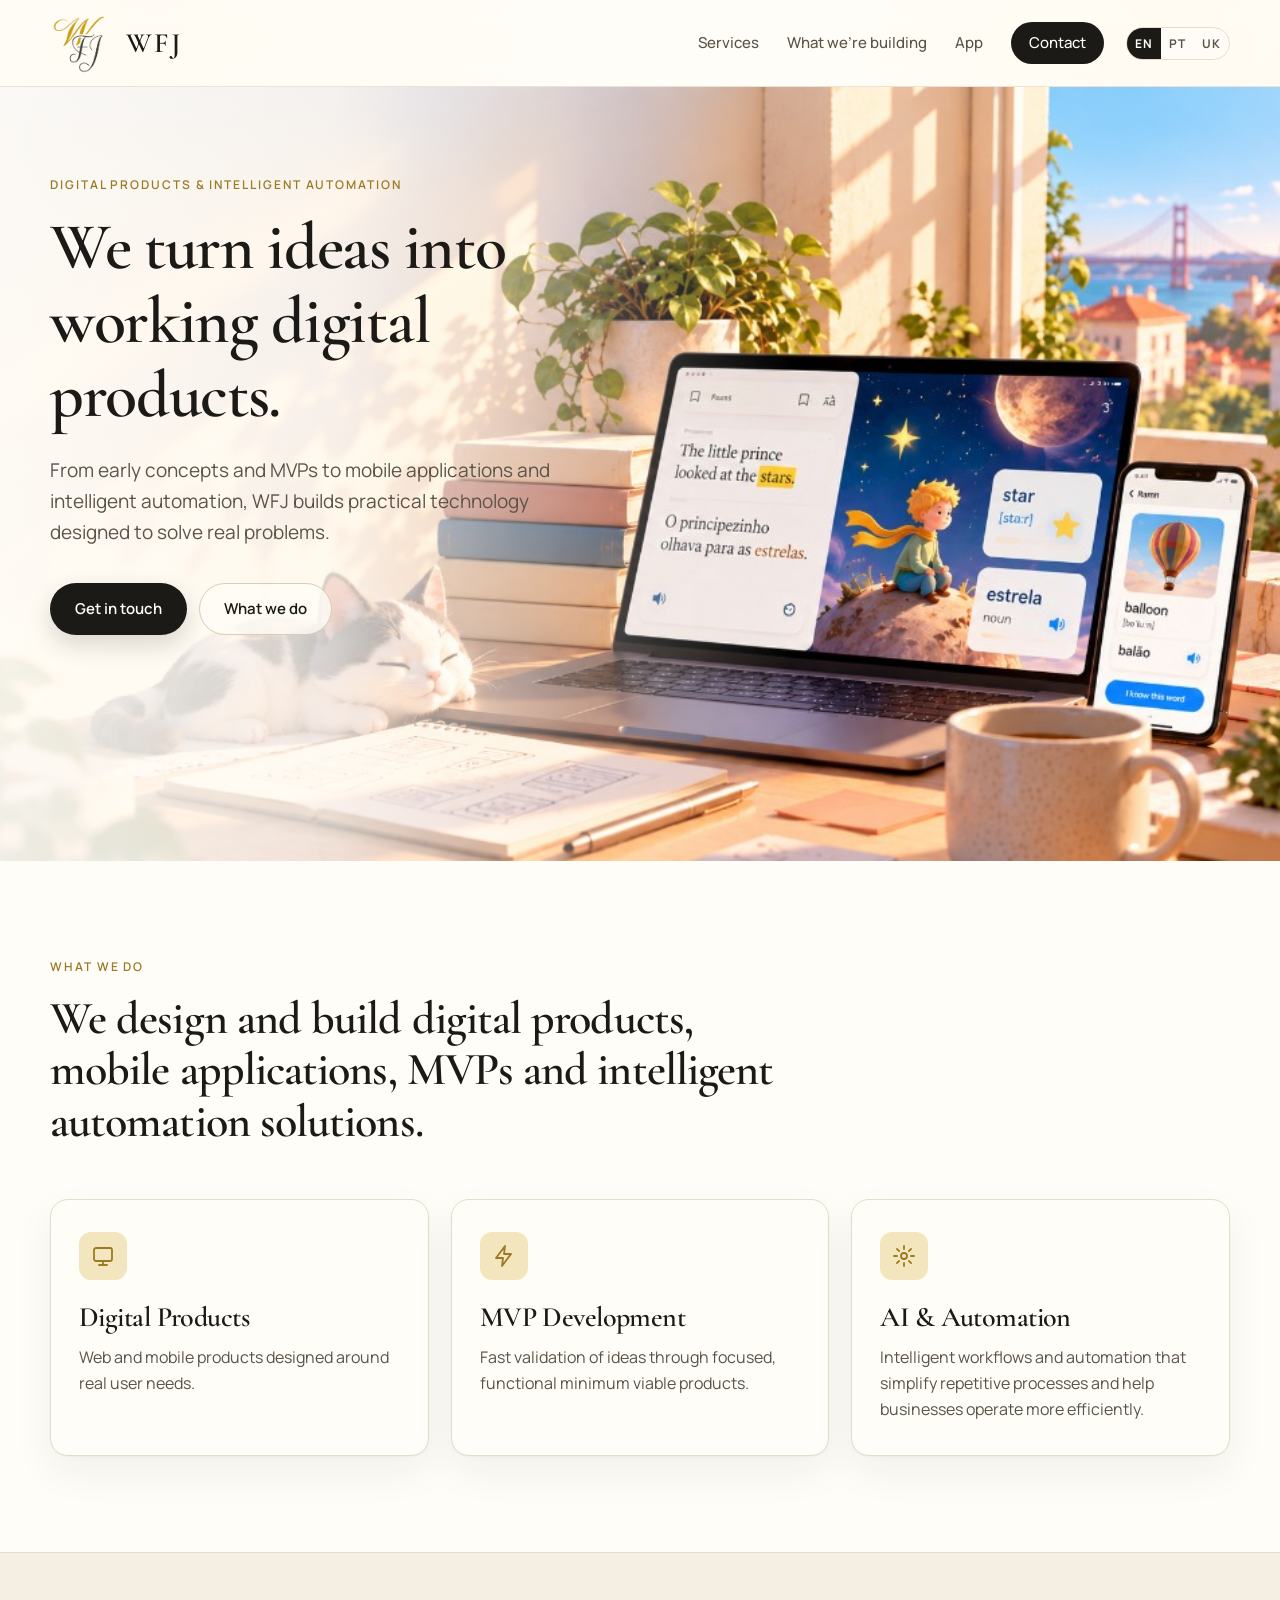
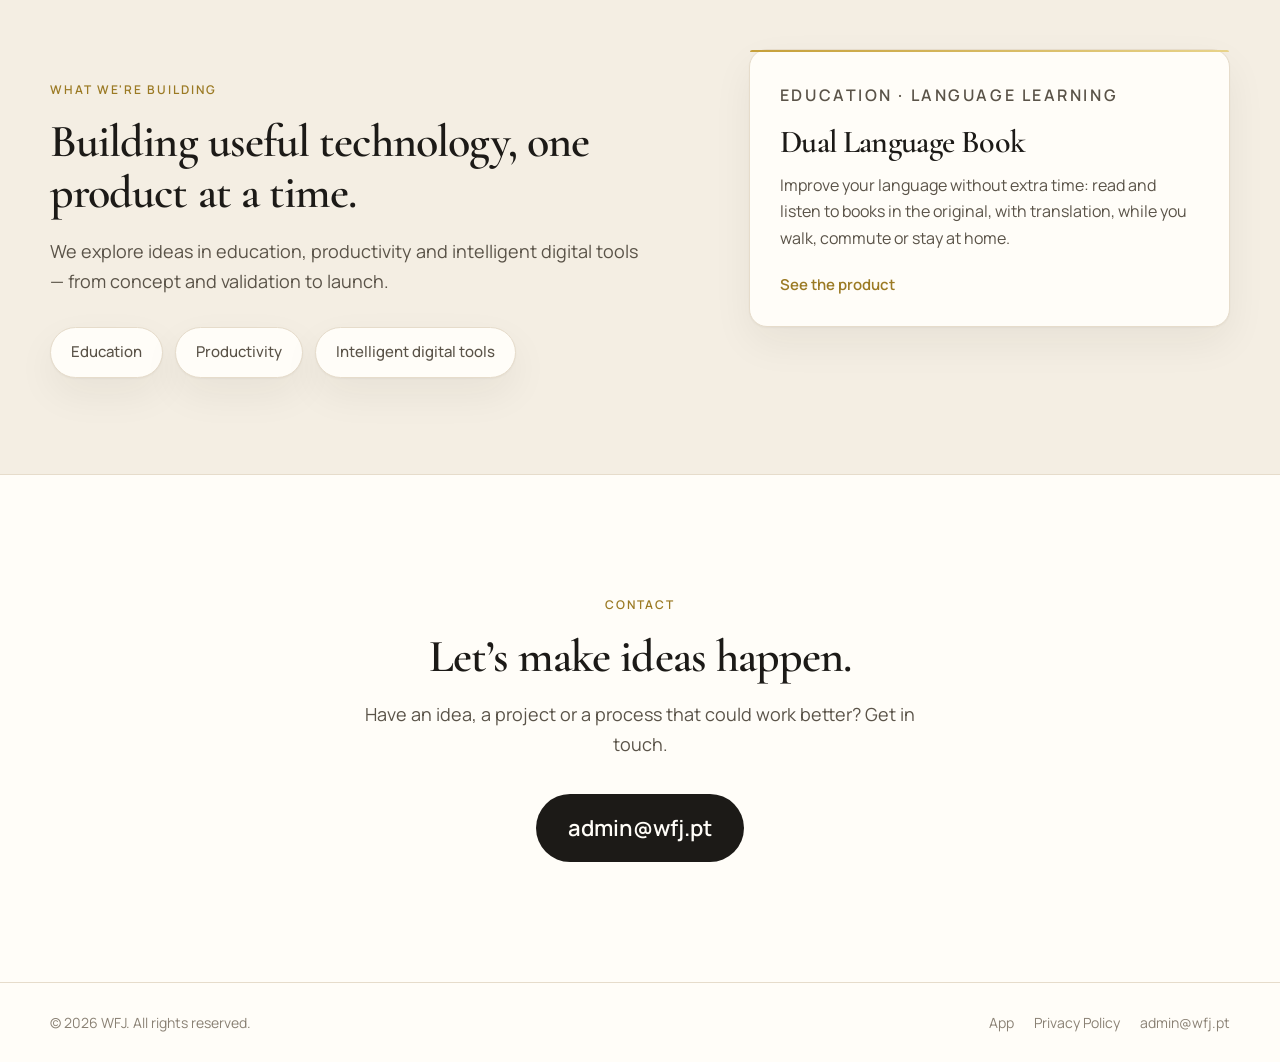
==== index.html @ e2689165 "Rewrite the app page around language practice that costs no extra time." ====
<!DOCTYPE html>
<html lang="en" data-page="home">
<head>
  <meta charset="UTF-8">
  <meta name="viewport" content="width=device-width, initial-scale=1.0">
  <title>WFJ — Digital Products &amp; Intelligent Automation</title>
  <meta name="description" content="WFJ designs and builds digital products, mobile applications, MVPs and intelligent automation solutions.">
  <meta name="theme-color" content="#f7f1e6">

  <meta property="og:type" content="website">
  <meta property="og:title" content="WFJ — Digital Products &amp; Intelligent Automation">
  <meta property="og:description" content="We design and build digital products, mobile applications, MVPs and intelligent automation solutions.">
  <meta property="og:site_name" content="WFJ">
  <meta property="og:image" content="assets/hero.jpg">

  <link rel="icon" type="image/png" href="assets/logo.png">
  <link rel="preconnect" href="https://fonts.googleapis.com">
  <link rel="preconnect" href="https://fonts.gstatic.com" crossorigin>
  <link href="https://fonts.googleapis.com/css2?family=Cormorant+Garamond:wght@500;600;700&family=Manrope:wght@400;500;600;700&display=swap" rel="stylesheet">
  <link rel="stylesheet" href="styles.css">
</head>
<body>

  <header class="site-header">
    <div class="container header-inner">
      <a href="#top" class="brand" data-i18n-aria="a11y.home">
        <img src="assets/logo.png" alt="" class="brand-mark">
        <span class="brand-name">WFJ</span>
      </a>

      <div class="header-tools">
        <nav class="site-nav" data-i18n-aria="a11y.nav">
          <a href="#services" data-i18n="nav.services">Services</a>
          <a href="#building" data-i18n="nav.building">What we're building</a>
          <a href="app.html" class="nav-keep" data-i18n="nav.app">App</a>
          <a href="#contact" class="nav-cta" data-i18n="nav.contact">Contact</a>
        </nav>
        <div class="lang-switch" role="group" data-i18n-aria="a11y.language">
          <button type="button" data-set-lang="en" aria-pressed="true">EN</button>
          <button type="button" data-set-lang="pt" aria-pressed="false">PT</button>
          <button type="button" data-set-lang="uk" aria-pressed="false">UK</button>
        </div>
      </div>
    </div>
  </header>

  <main id="top">

    <section class="hero">
      <div class="hero-scene">
        <img
          class="hero-image"
          src="assets/hero.jpg"
          data-i18n-alt="a11y.heroAlt"
          alt="A quiet workspace with a laptop and phone showing a bilingual reading experience."
          width="1600"
          height="900"
        >
        <div class="hero-fade" aria-hidden="true"></div>
        <div class="container hero-inner">
          <div class="hero-copy">
            <p class="eyebrow" data-i18n="hero.eyebrow">Digital Products &amp; Intelligent Automation</p>
            <h1 data-i18n="hero.title">We turn ideas into working digital products.</h1>
            <p class="lead" data-i18n="hero.lead">
              From early concepts and MVPs to mobile applications and intelligent automation,
              WFJ builds practical technology designed to solve real problems.
            </p>
            <div class="hero-actions">
              <a href="#contact" class="btn btn-primary" data-i18n="hero.cta">Get in touch</a>
              <a href="#services" class="btn btn-ghost" data-i18n="hero.secondary">What we do</a>
            </div>
          </div>
        </div>
      </div>
    </section>

    <section id="services" class="section">
      <div class="container">
        <div class="section-head">
          <p class="eyebrow" data-i18n="services.eyebrow">What we do</p>
          <h2 data-i18n="services.title">We design and build digital products, mobile applications, MVPs and intelligent automation solutions.</h2>
        </div>

        <div class="cards">
          <article class="card">
            <div class="card-icon" aria-hidden="true">
              <svg viewBox="0 0 24 24" width="24" height="24" fill="none" stroke="currentColor" stroke-width="1.8" stroke-linecap="round" stroke-linejoin="round">
                <rect x="3" y="4" width="18" height="13" rx="2"/>
                <path d="M8 21h8M12 17v4"/>
              </svg>
            </div>
            <h3 data-i18n="services.productsTitle">Digital Products</h3>
            <p data-i18n="services.productsText">Web and mobile products designed around real user needs.</p>
          </article>

          <article class="card">
            <div class="card-icon" aria-hidden="true">
              <svg viewBox="0 0 24 24" width="24" height="24" fill="none" stroke="currentColor" stroke-width="1.8" stroke-linecap="round" stroke-linejoin="round">
                <path d="M13 2L4 14h7l-1 8 9-12h-7l1-8z"/>
              </svg>
            </div>
            <h3 data-i18n="services.mvpTitle">MVP Development</h3>
            <p data-i18n="services.mvpText">Fast validation of ideas through focused, functional minimum viable products.</p>
          </article>

          <article class="card">
            <div class="card-icon" aria-hidden="true">
              <svg viewBox="0 0 24 24" width="24" height="24" fill="none" stroke="currentColor" stroke-width="1.8" stroke-linecap="round" stroke-linejoin="round">
                <circle cx="12" cy="12" r="3"/>
                <path d="M12 2v3M12 19v3M2 12h3M19 12h3M4.9 4.9l2.1 2.1M17 17l2.1 2.1M4.9 19.1L7 17M17 7l2.1-2.1"/>
              </svg>
            </div>
            <h3 data-i18n="services.aiTitle">AI &amp; Automation</h3>
            <p data-i18n="services.aiText">Intelligent workflows and automation that simplify repetitive processes and help businesses operate more efficiently.</p>
          </article>
        </div>
      </div>
    </section>

    <section id="building" class="section section-alt">
      <div class="container">
        <div class="building-inner">
          <div class="building-text">
            <p class="eyebrow" data-i18n="building.eyebrow">What we're building</p>
            <h2 data-i18n="building.title">Building useful technology, one product at a time.</h2>
            <p class="lead" data-i18n="building.lead">
              We explore ideas in education, productivity and intelligent digital tools —
              from concept and validation to launch.
            </p>
          </div>
          <a href="app.html" class="product-teaser">
            <p class="eyebrow" data-i18n="building.productKicker">Education · Language learning</p>
            <h3 data-i18n="building.productName">Dual Language Book</h3>
            <p data-i18n="building.productText">Improve your language without extra time: read and listen to books in the original, with translation, while you walk, commute or stay at home.</p>
            <span class="product-teaser-cta" data-i18n="building.productCta">See the product</span>
          </a>
        </div>
        <ul class="pill-list building-pills" data-i18n-aria="a11y.focus">
          <li data-i18n="building.education">Education</li>
          <li data-i18n="building.productivity">Productivity</li>
          <li data-i18n="building.tools">Intelligent digital tools</li>
        </ul>
      </div>
    </section>

    <section id="contact" class="section contact">
      <div class="container contact-inner">
        <p class="eyebrow" data-i18n="contact.eyebrow">Contact</p>
        <h2 data-i18n="contact.title">Let’s make ideas happen.</h2>
        <p class="lead" data-i18n="contact.lead">Have an idea, a project or a process that could work better? Get in touch.</p>
        <a href="mailto:admin@wfj.pt" class="contact-email">admin@wfj.pt</a>
      </div>
    </section>

  </main>

  <footer class="site-footer">
    <div class="container footer-inner">
      <p data-i18n="footer.copy">&copy; 2026 WFJ. All rights reserved.</p>
      <div class="footer-links">
        <a href="app.html" data-i18n="nav.app">App</a>
        <a href="privacy.html" data-i18n="footer.privacy">Privacy Policy</a>
        <a href="mailto:admin@wfj.pt">admin@wfj.pt</a>
      </div>
    </div>
  </footer>

  <script src="i18n.js"></script>
</body>
</html>
---- styles.css ----
/* ---------- Tokens ---------- */
:root {
  --bg: #fffdf8;
  --bg-soft: #f4eee3;
  --ink: #1c1a17;
  --ink-soft: #5a5348;
  --muted: #8a8174;
  --line: #e6dccb;
  --gold: #c6a03a;
  --gold-deep: #9b7a24;
  --gold-soft: #f3e6bf;
  --radius: 18px;
  --shadow: 0 1px 2px rgba(28, 26, 23, 0.04), 0 16px 40px rgba(28, 26, 23, 0.06);
  --shadow-hover: 0 2px 6px rgba(28, 26, 23, 0.06), 0 22px 48px rgba(155, 122, 36, 0.16);
  --container: 1180px;
  --font: "Manrope", system-ui, -apple-system, "Segoe UI", Roboto, Helvetica, Arial, sans-serif;
  --serif: "Cormorant Garamond", "Times New Roman", serif;
}

/* ---------- Base ---------- */
*,
*::before,
*::after {
  box-sizing: border-box;
}

html {
  scroll-behavior: smooth;
  -webkit-text-size-adjust: 100%;
}

body {
  margin: 0;
  font-family: var(--font);
  font-size: 17px;
  line-height: 1.65;
  color: var(--ink);
  background:
    radial-gradient(70% 50% at 12% 0%, rgba(198, 160, 58, 0.12), transparent 58%),
    radial-gradient(50% 40% at 92% 8%, rgba(243, 230, 191, 0.7), transparent 62%),
    var(--bg);
  -webkit-font-smoothing: antialiased;
}

h1, h2, h3, p {
  margin: 0;
}

h1, h2, h3 {
  font-family: var(--serif);
  letter-spacing: -0.02em;
  line-height: 1.12;
  font-weight: 600;
}

a {
  color: inherit;
  text-decoration: none;
}

img {
  max-width: 100%;
  display: block;
}

.container {
  width: min(var(--container), calc(100% - 56px));
  margin: 0 auto;
}

.eyebrow {
  font-size: 12px;
  font-weight: 600;
  letter-spacing: 0.16em;
  text-transform: uppercase;
  color: var(--gold-deep);
  margin-bottom: 16px;
}

.lead {
  font-size: 18px;
  color: var(--ink-soft);
  max-width: 54ch;
}

/* ---------- Header ---------- */
.site-header {
  position: sticky;
  top: 0;
  z-index: 10;
  background: rgba(255, 253, 248, 0.86);
  backdrop-filter: saturate(160%) blur(14px);
  -webkit-backdrop-filter: saturate(160%) blur(14px);
  border-bottom: 1px solid rgba(230, 220, 203, 0.8);
}

.header-inner {
  display: flex;
  align-items: center;
  justify-content: space-between;
  height: 86px;
}

.brand {
  display: inline-flex;
  align-items: center;
  gap: 14px;
}

.brand-mark {
  width: 62px;
  height: 62px;
  object-fit: contain;
}

.brand-name {
  font-family: var(--serif);
  font-size: 28px;
  font-weight: 600;
  letter-spacing: 0.08em;
  line-height: 1;
}

.header-tools {
  display: flex;
  align-items: center;
  gap: 22px;
}

.site-nav {
  display: flex;
  align-items: center;
  gap: 28px;
  font-size: 15px;
  font-weight: 500;
  color: var(--ink-soft);
}

.lang-switch {
  display: inline-flex;
  border: 1px solid var(--line);
  border-radius: 999px;
  overflow: hidden;
  background: rgba(255, 253, 248, 0.78);
}

.lang-switch button {
  margin: 0;
  border: 0;
  background: transparent;
  font-family: inherit;
  font-size: 12px;
  font-weight: 700;
  letter-spacing: 0.08em;
  padding: 7px 8px;
  color: var(--ink-soft);
  cursor: pointer;
}

.lang-switch button[aria-pressed="true"] {
  background: var(--ink);
  color: #fffdf8;
}

.site-nav a {
  transition: color 0.15s ease;
}

.site-nav a:hover {
  color: var(--ink);
}

.site-nav a[aria-current="page"] {
  color: var(--ink);
}

.nav-cta {
  padding: 9px 18px;
  border-radius: 999px;
  background: var(--ink);
  color: #fffdf8 !important;
  transition: background 0.15s ease, transform 0.15s ease;
}

.nav-cta:hover {
  background: var(--gold-deep);
}

/* ---------- Hero ---------- */
.hero {
  padding: 0;
}

.hero-scene {
  position: relative;
  min-height: min(86vh, 860px);
  overflow: hidden;
}

.hero-image {
  position: absolute;
  inset: 0;
  width: 100%;
  height: 100%;
  object-fit: cover;
  object-position: 82% 58%;
}

.hero-fade {
  position: absolute;
  inset: 0;
  pointer-events: none;
  background:
    linear-gradient(
      90deg,
      rgba(255, 253, 248, 0.92) 0%,
      rgba(255, 253, 248, 0.78) 26%,
      rgba(255, 253, 248, 0.28) 46%,
      transparent 62%
    ),
    linear-gradient(
      180deg,
      rgba(255, 253, 248, 0.18) 0%,
      transparent 22%
    );
}

.hero-inner {
  position: relative;
  z-index: 1;
  display: flex;
  align-items: flex-start;
  min-height: min(86vh, 860px);
  padding: 88px 0 220px;
}

.hero-copy {
  max-width: 540px;
}

.hero h1 {
  font-size: clamp(40px, 5.2vw, 66px);
  margin-bottom: 22px;
}

.hero .lead {
  font-size: clamp(17px, 1.6vw, 19px);
}

.hero-actions {
  display: flex;
  flex-wrap: wrap;
  gap: 12px;
  margin-top: 34px;
}

/* ---------- Buttons ---------- */
.btn {
  display: inline-flex;
  align-items: center;
  justify-content: center;
  padding: 13px 24px;
  border-radius: 999px;
  font-size: 15px;
  font-weight: 600;
  border: 1px solid transparent;
  transition: transform 0.15s ease, box-shadow 0.15s ease, background 0.15s ease, border-color 0.15s ease;
}

.btn:hover {
  transform: translateY(-1px);
}

.btn-primary {
  background: var(--ink);
  color: #fffdf8;
  box-shadow: 0 10px 24px rgba(28, 26, 23, 0.16);
}

.btn-primary:hover {
  background: var(--gold-deep);
  box-shadow: 0 12px 28px rgba(155, 122, 36, 0.28);
}

.btn-ghost {
  background: rgba(255, 253, 248, 0.78);
  color: var(--ink);
  border-color: #d8ccb4;
}

.btn-ghost:hover {
  border-color: var(--gold);
  background: #fffdf8;
}

/* ---------- Sections ---------- */
.section {
  padding: 96px 0;
}

.section-alt {
  background: var(--bg-soft);
  border-top: 1px solid var(--line);
  border-bottom: 1px solid var(--line);
}

.section-head {
  max-width: 760px;
  margin-bottom: 52px;
}

.section-head .lead {
  margin-top: 16px;
}

.section h2 {
  font-size: clamp(32px, 4vw, 46px);
}

/* ---------- Cards ---------- */
.cards {
  display: grid;
  grid-template-columns: repeat(3, 1fr);
  gap: 22px;
}

.cards-four {
  grid-template-columns: repeat(4, 1fr);
}

.card {
  position: relative;
  padding: 32px 28px;
  border-radius: var(--radius);
  background: #fffdf8;
  border: 1px solid var(--line);
  box-shadow: var(--shadow);
  transition: transform 0.2s ease, box-shadow 0.2s ease, border-color 0.2s ease;
}

.card::before {
  content: "";
  position: absolute;
  inset: 0 auto auto 0;
  height: 2px;
  width: 100%;
  border-radius: var(--radius) var(--radius) 0 0;
  background: linear-gradient(90deg, var(--gold), #e8d38a);
  opacity: 0;
  transition: opacity 0.2s ease;
}

.card:hover {
  transform: translateY(-4px);
  box-shadow: var(--shadow-hover);
  border-color: #d8c89a;
}

.card:hover::before {
  opacity: 1;
}

.card-icon {
  display: inline-flex;
  align-items: center;
  justify-content: center;
  width: 48px;
  height: 48px;
  border-radius: 12px;
  background: var(--gold-soft);
  color: var(--gold-deep);
  margin-bottom: 22px;
}

.card h3 {
  font-size: 28px;
  margin-bottom: 10px;
}

.card p {
  color: var(--ink-soft);
  font-size: 16px;
}

/* ---------- What we're building ---------- */
.building-inner {
  display: grid;
  grid-template-columns: 1.15fr 0.85fr;
  gap: 48px;
  align-items: center;
}

.building-text .lead {
  margin-top: 18px;
}

.product-teaser {
  display: block;
  position: relative;
  padding: 32px 30px 28px;
  border-radius: var(--radius);
  background: #fffdf8;
  border: 1px solid var(--line);
  box-shadow: var(--shadow);
  transition: transform 0.2s ease, box-shadow 0.2s ease, border-color 0.2s ease;
}

.product-teaser::before {
  content: "";
  position: absolute;
  inset: 0 auto auto 0;
  height: 2px;
  width: 100%;
  border-radius: var(--radius) var(--radius) 0 0;
  background: linear-gradient(90deg, var(--gold), #e8d38a);
}

.product-teaser:hover {
  transform: translateY(-4px);
  box-shadow: var(--shadow-hover);
  border-color: #d8c89a;
}

.product-teaser h3 {
  font-size: 32px;
  margin: 8px 0 12px;
}

.product-teaser p {
  color: var(--ink-soft);
  font-size: 16px;
}

.product-teaser-cta {
  display: inline-flex;
  align-items: center;
  gap: 8px;
  margin-top: 22px;
  font-size: 15px;
  font-weight: 600;
  color: var(--gold-deep);
}

.product-teaser:hover .product-teaser-cta {
  color: var(--ink);
}

.building-pills {
  margin-top: 36px;
}

.pill-list {
  list-style: none;
  margin: 0;
  padding: 0;
  display: flex;
  flex-wrap: wrap;
  gap: 12px;
  justify-content: flex-start;
}

.pill-list li {
  padding: 12px 20px;
  border-radius: 999px;
  background: #fffdf8;
  border: 1px solid var(--line);
  font-size: 15px;
  font-weight: 500;
  color: var(--ink-soft);
  box-shadow: var(--shadow);
}

/* ---------- Contact ---------- */
.contact {
  padding: 120px 0;
}

.contact-inner {
  text-align: center;
  max-width: 720px;
}

.contact .lead {
  margin: 18px auto 0;
}

.contact-email {
  display: inline-block;
  margin-top: 34px;
  padding: 16px 32px;
  border-radius: 999px;
  font-size: clamp(18px, 2.2vw, 22px);
  font-weight: 600;
  color: #fffdf8;
  background: var(--ink);
  transition: background 0.15s ease, transform 0.15s ease, box-shadow 0.15s ease;
}

.contact-email:hover {
  background: var(--gold-deep);
  transform: translateY(-1px);
  box-shadow: 0 12px 28px rgba(155, 122, 36, 0.28);
}

/* ---------- Footer ---------- */
.site-footer {
  border-top: 1px solid var(--line);
  padding: 28px 0;
  font-size: 14px;
  color: var(--muted);
}

.footer-inner {
  display: flex;
  align-items: center;
  justify-content: space-between;
  gap: 16px;
  flex-wrap: wrap;
}

.footer-links {
  display: flex;
  align-items: center;
  gap: 20px;
  flex-wrap: wrap;
}

.footer-inner a:hover {
  color: var(--ink);
}

/* ---------- Legal page ---------- */
.legal {
  padding: 72px 0 120px;
}

.legal-wrap {
  max-width: 760px;
}

.legal h1 {
  font-size: clamp(40px, 5vw, 62px);
  margin-bottom: 14px;
}

.legal-meta {
  color: var(--muted);
  font-size: 15px;
  margin-bottom: 40px;
}

.legal h2 {
  font-size: clamp(26px, 3vw, 34px);
  margin: 40px 0 14px;
}

.legal p,
.legal li {
  color: var(--ink-soft);
}

.legal p + p {
  margin-top: 14px;
}

.legal ul {
  margin: 12px 0 0;
  padding-left: 22px;
}

.legal li + li {
  margin-top: 8px;
}

.legal a {
  color: var(--gold-deep);
  text-decoration: underline;
  text-underline-offset: 3px;
}

.legal a:hover {
  color: var(--ink);
}

/* ---------- Product page ---------- */
.product-hero {
  padding: 72px 0 24px;
}

.product-hero-inner {
  display: grid;
  grid-template-columns: 1.05fr 0.95fr;
  gap: 56px;
  align-items: center;
}

.product-claim {
  margin: 10px 0 0;
  font-family: var(--serif);
  font-size: clamp(26px, 3vw, 36px);
  font-weight: 600;
  line-height: 1.25;
  color: var(--gold-deep);
}

.product-hero h1 {
  font-size: clamp(42px, 5.4vw, 68px);
  margin-bottom: 8px;
}

.product-hero .lead {
  font-size: clamp(17px, 1.6vw, 19px);
}

.product-hero-actions {
  display: flex;
  flex-wrap: wrap;
  gap: 12px;
  margin-top: 32px;
}

.btn-soon {
  background: var(--gold-soft);
  color: var(--ink);
  border-color: #e0c56a;
  cursor: default;
}

.btn-soon:hover {
  transform: none;
  background: var(--gold-soft);
  border-color: #e0c56a;
}

.product-hero-media {
  margin: 0;
  border-radius: var(--radius);
  overflow: hidden;
  border: 1px solid var(--line);
  box-shadow: var(--shadow);
}

.product-hero-media img {
  width: 100%;
  height: 100%;
  min-height: 320px;
  object-fit: cover;
  object-position: 78% 55%;
}

.steps {
  display: grid;
  grid-template-columns: repeat(3, 1fr);
  gap: 22px;
}

.step {
  padding: 28px 24px;
  border-radius: var(--radius);
  background: #fffdf8;
  border: 1px solid var(--line);
  box-shadow: var(--shadow);
}

.step-num {
  display: inline-flex;
  align-items: center;
  justify-content: center;
  width: 36px;
  height: 36px;
  margin-bottom: 18px;
  border-radius: 50%;
  background: var(--gold-soft);
  color: var(--gold-deep);
  font-family: var(--serif);
  font-size: 18px;
  font-weight: 600;
}

.step h3 {
  font-size: 26px;
  margin-bottom: 10px;
}

.step p {
  color: var(--ink-soft);
  font-size: 16px;
}

.fact-list {
  display: grid;
  grid-template-columns: repeat(3, 1fr);
  gap: 22px;
  margin: 0;
  padding: 0;
  list-style: none;
}

.fact-list li {
  padding: 26px 24px;
  border-radius: var(--radius);
  background: #fffdf8;
  border: 1px solid var(--line);
  box-shadow: var(--shadow);
}

.fact-list strong {
  display: block;
  font-family: var(--serif);
  font-size: 24px;
  font-weight: 600;
  margin-bottom: 8px;
}

.fact-list span {
  display: block;
  color: var(--ink-soft);
  font-size: 16px;
}

.product-get {
  text-align: center;
  max-width: 680px;
}

.product-get .lead {
  margin: 18px auto 0;
}

.product-get-actions {
  display: flex;
  flex-wrap: wrap;
  justify-content: center;
  gap: 12px;
  margin-top: 28px;
}

.product-meta {
  display: flex;
  flex-wrap: wrap;
  justify-content: center;
  align-items: baseline;
  gap: 8px 10px;
  margin-top: 28px;
  font-size: 14px;
  color: var(--muted);
}

.product-meta code {
  font-family: ui-monospace, "Cascadia Code", Consolas, monospace;
  font-size: 13px;
  color: var(--ink-soft);
}

.product-legal {
  margin-top: 18px;
  font-size: 15px;
  color: var(--ink-soft);
}

.product-legal a {
  color: var(--gold-deep);
  text-decoration: underline;
  text-underline-offset: 3px;
}

.product-legal a:hover {
  color: var(--ink);
}

/* ---------- Responsive ---------- */
@media (max-width: 1200px) {
  .cards-four,
  .fact-list {
    grid-template-columns: repeat(2, 1fr);
  }
}

@media (max-width: 980px) {
  .cards,
  .cards-four,
  .fact-list,
  .building-inner,
  .product-hero-inner,
  .steps {
    grid-template-columns: 1fr;
  }

  .hero-scene,
  .hero-inner {
    min-height: 0;
  }

  .hero-image {
    position: relative;
    height: 52vw;
    min-height: 280px;
    object-position: 70% 60%;
  }

  .hero-fade {
    display: none;
  }

  .hero-inner {
    padding: 36px 0 8px;
  }

  .hero-copy {
    max-width: none;
  }

  .pill-list {
    justify-content: flex-start;
  }
}

@media (max-width: 640px) {
  .container {
    width: calc(100% - 36px);
  }

  .header-inner {
    height: 72px;
  }

  .header-tools {
    gap: 12px;
  }

  .site-nav {
    gap: 12px;
  }

  .site-nav a:not(.nav-cta):not(.nav-keep) {
    display: none;
  }

  .product-hero,
  .product-hero-inner {
    padding-top: 40px;
  }

  .product-hero-media img {
    min-height: 220px;
  }

  .brand-name {
    font-size: 24px;
  }

  .section {
    padding: 72px 0;
  }

  .contact {
    padding: 88px 0;
  }

  .footer-inner {
    flex-direction: column;
    align-items: flex-start;
  }
}

@media (prefers-reduced-motion: reduce) {
  html {
    scroll-behavior: auto;
  }

  .btn, .card, .contact-email, .nav-cta, .product-teaser {
    transition: none;
  }

  .btn:hover, .card:hover, .contact-email:hover, .product-teaser:hover {
    transform: none;
  }
}
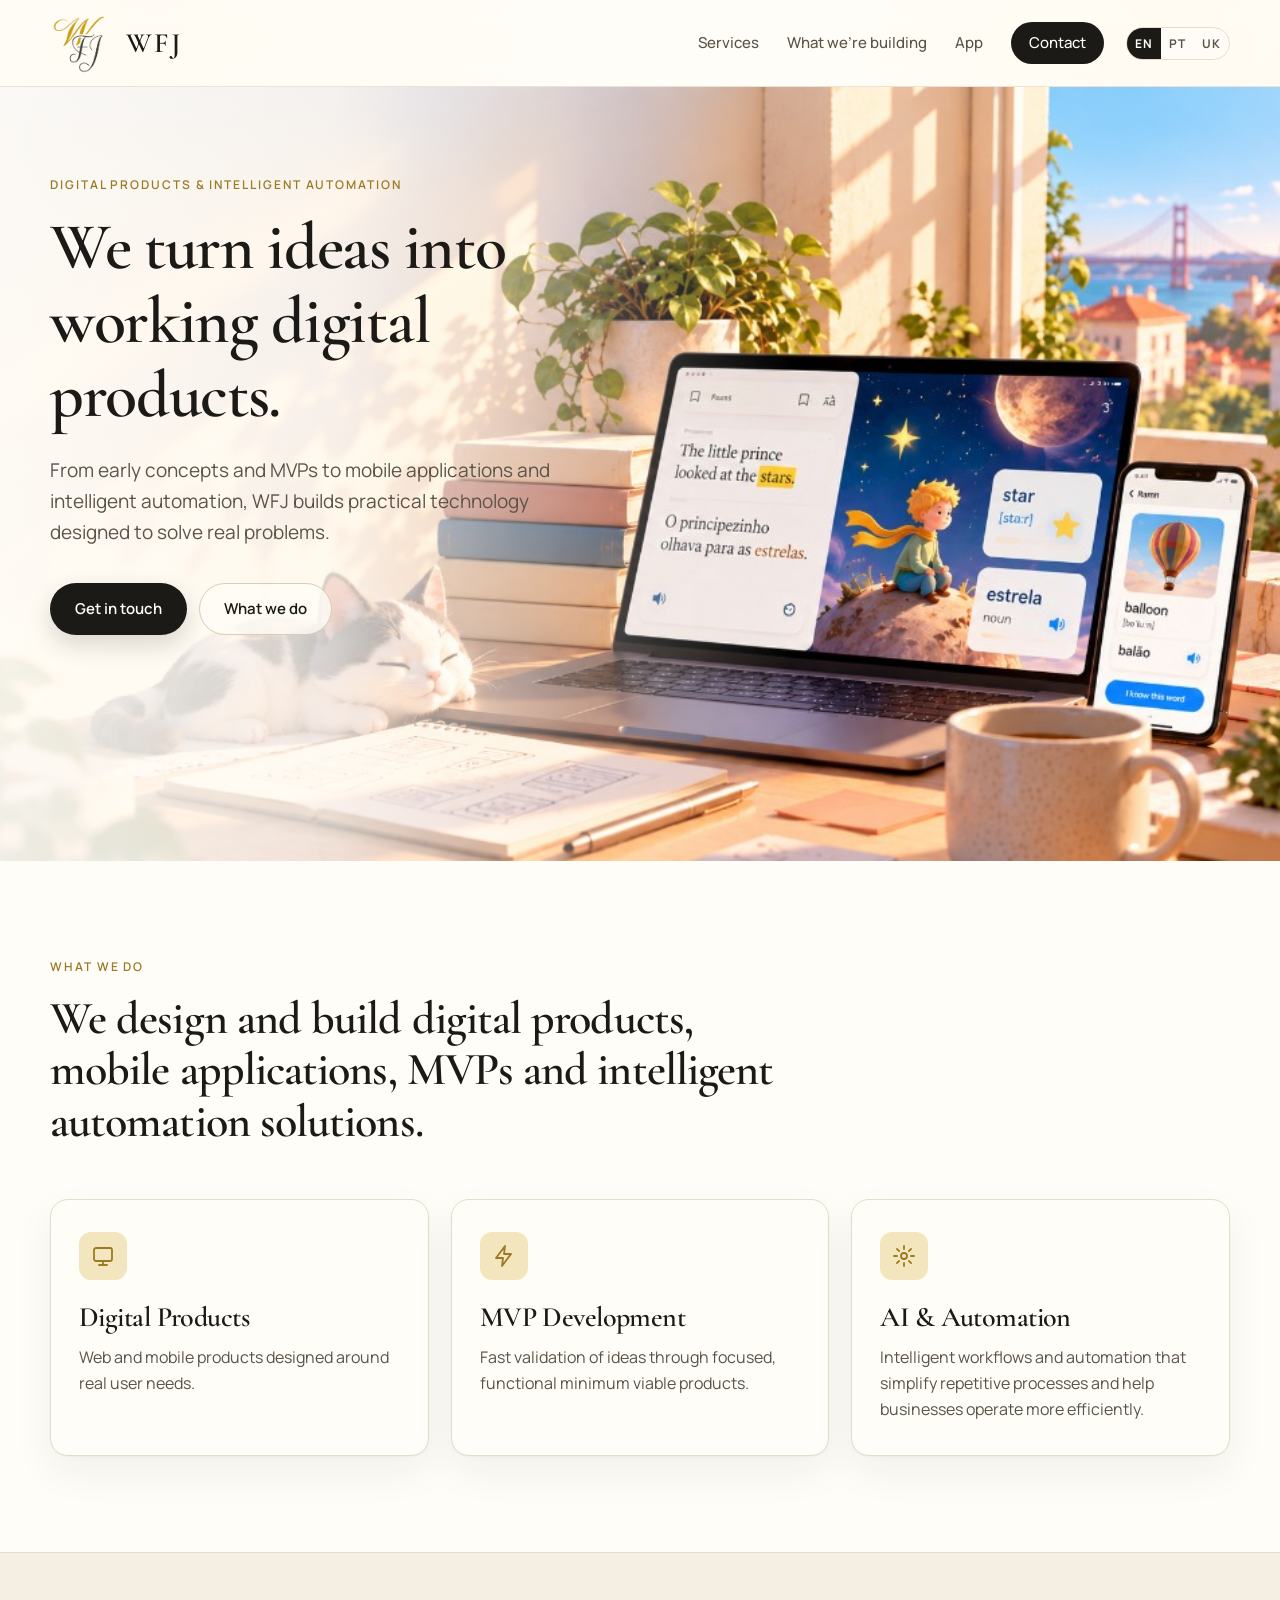
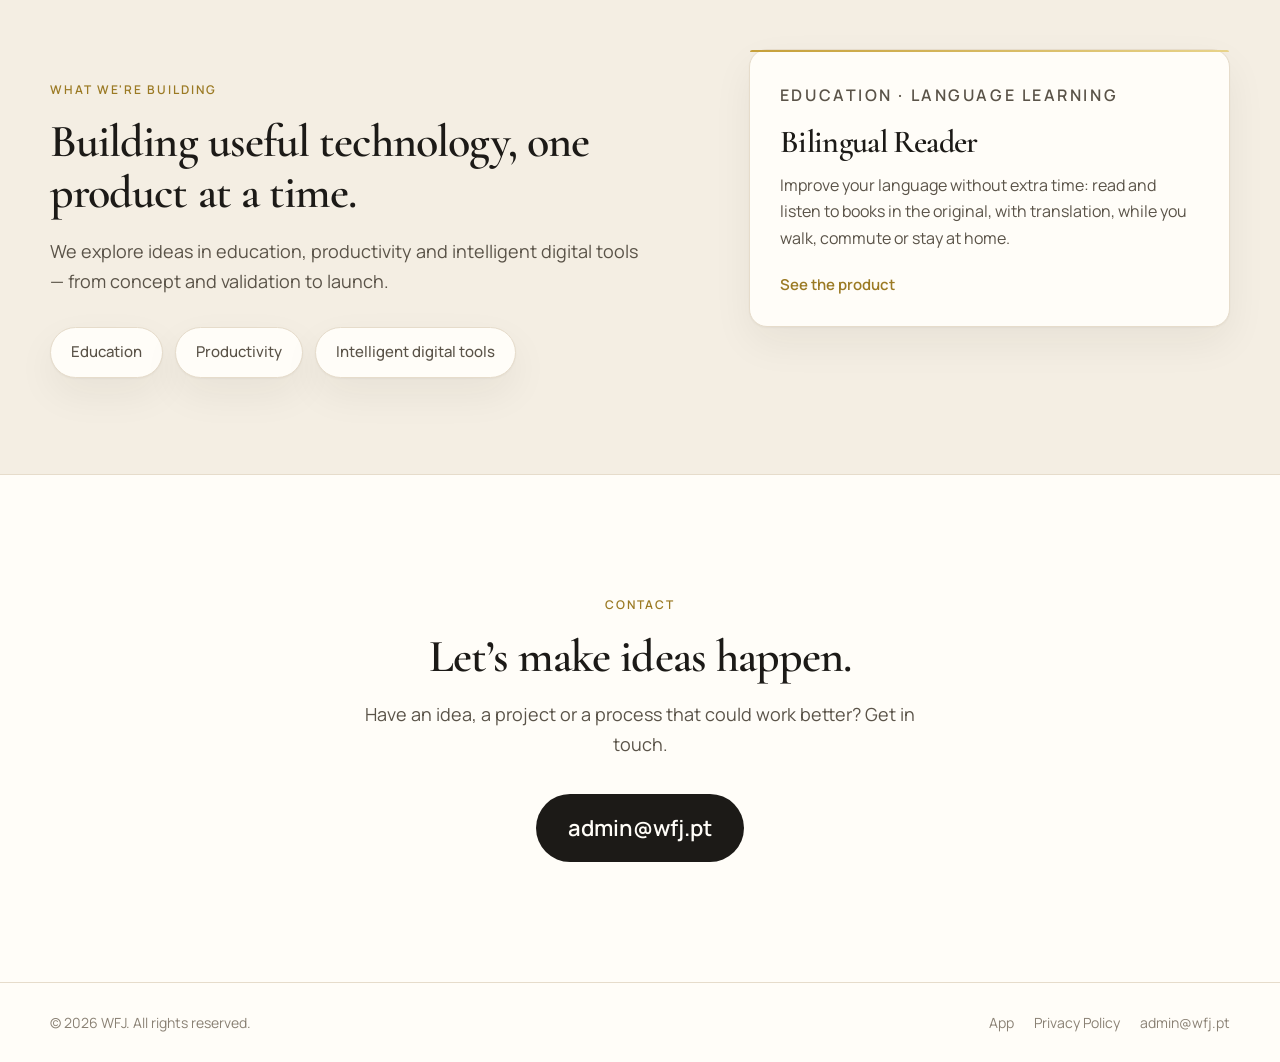
==== commit 21533350: "Rename the product to Bilingual Reader on the public site." ====
--- a/index.html
+++ b/index.html
@@ -8,10 +8,17 @@
   <meta name="theme-color" content="#f7f1e6">
 
   <meta property="og:type" content="website">
+  <meta property="og:url" content="https://wfj.pt/">
   <meta property="og:title" content="WFJ — Digital Products &amp; Intelligent Automation">
   <meta property="og:description" content="We design and build digital products, mobile applications, MVPs and intelligent automation solutions.">
   <meta property="og:site_name" content="WFJ">
-  <meta property="og:image" content="assets/hero.jpg">
+  <meta property="og:image" content="https://wfj.pt/assets/hero.jpg">
+  <meta property="og:image:secure_url" content="https://wfj.pt/assets/hero.jpg">
+  <meta property="og:image:type" content="image/jpeg">
+  <meta property="og:image:width" content="1024">
+  <meta property="og:image:height" content="576">
+  <meta name="twitter:card" content="summary_large_image">
+  <meta name="twitter:image" content="https://wfj.pt/assets/hero.jpg">
 
   <link rel="icon" type="image/png" href="assets/logo.png">
   <link rel="preconnect" href="https://fonts.googleapis.com">
@@ -130,7 +137,7 @@
           </div>
           <a href="app.html" class="product-teaser">
             <p class="eyebrow" data-i18n="building.productKicker">Education · Language learning</p>
-            <h3 data-i18n="building.productName">Dual Language Book</h3>
+            <h3 data-i18n="building.productName">Bilingual Reader</h3>
             <p data-i18n="building.productText">Improve your language without extra time: read and listen to books in the original, with translation, while you walk, commute or stay at home.</p>
             <span class="product-teaser-cta" data-i18n="building.productCta">See the product</span>
           </a>
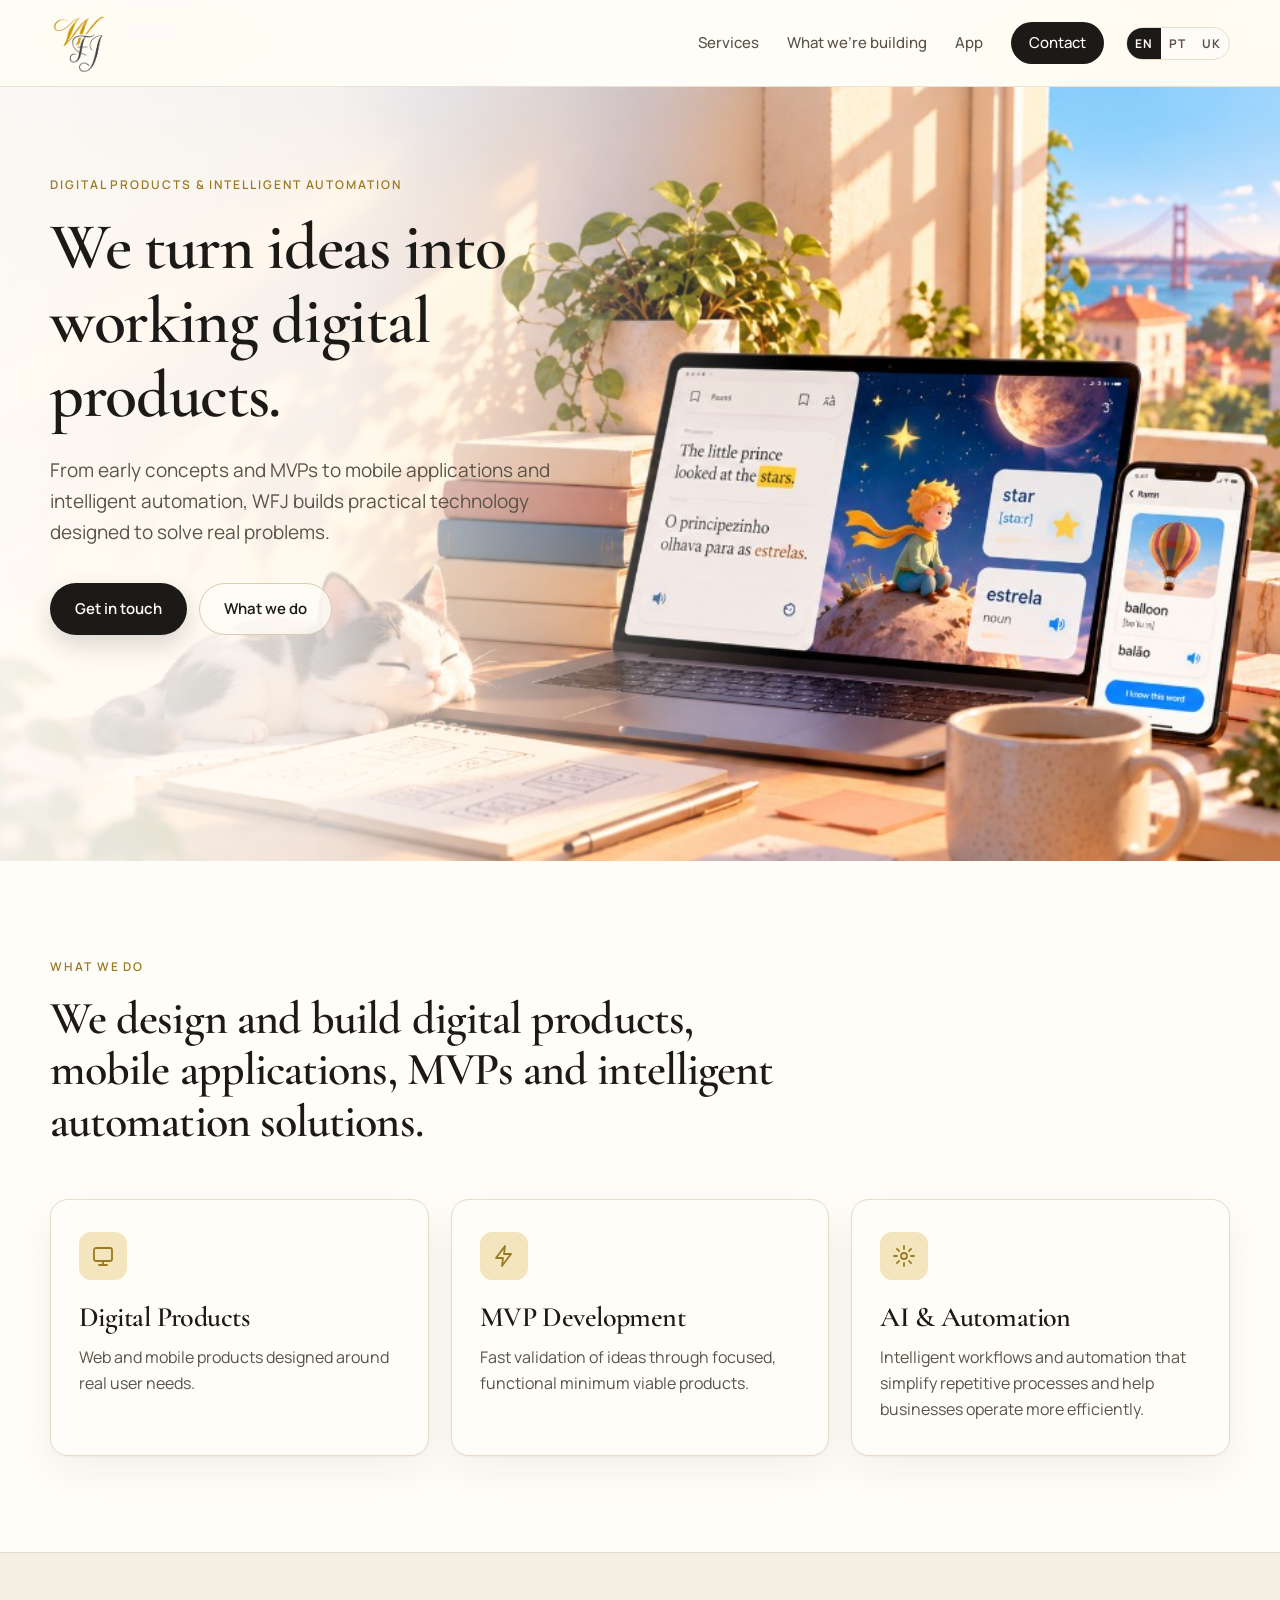
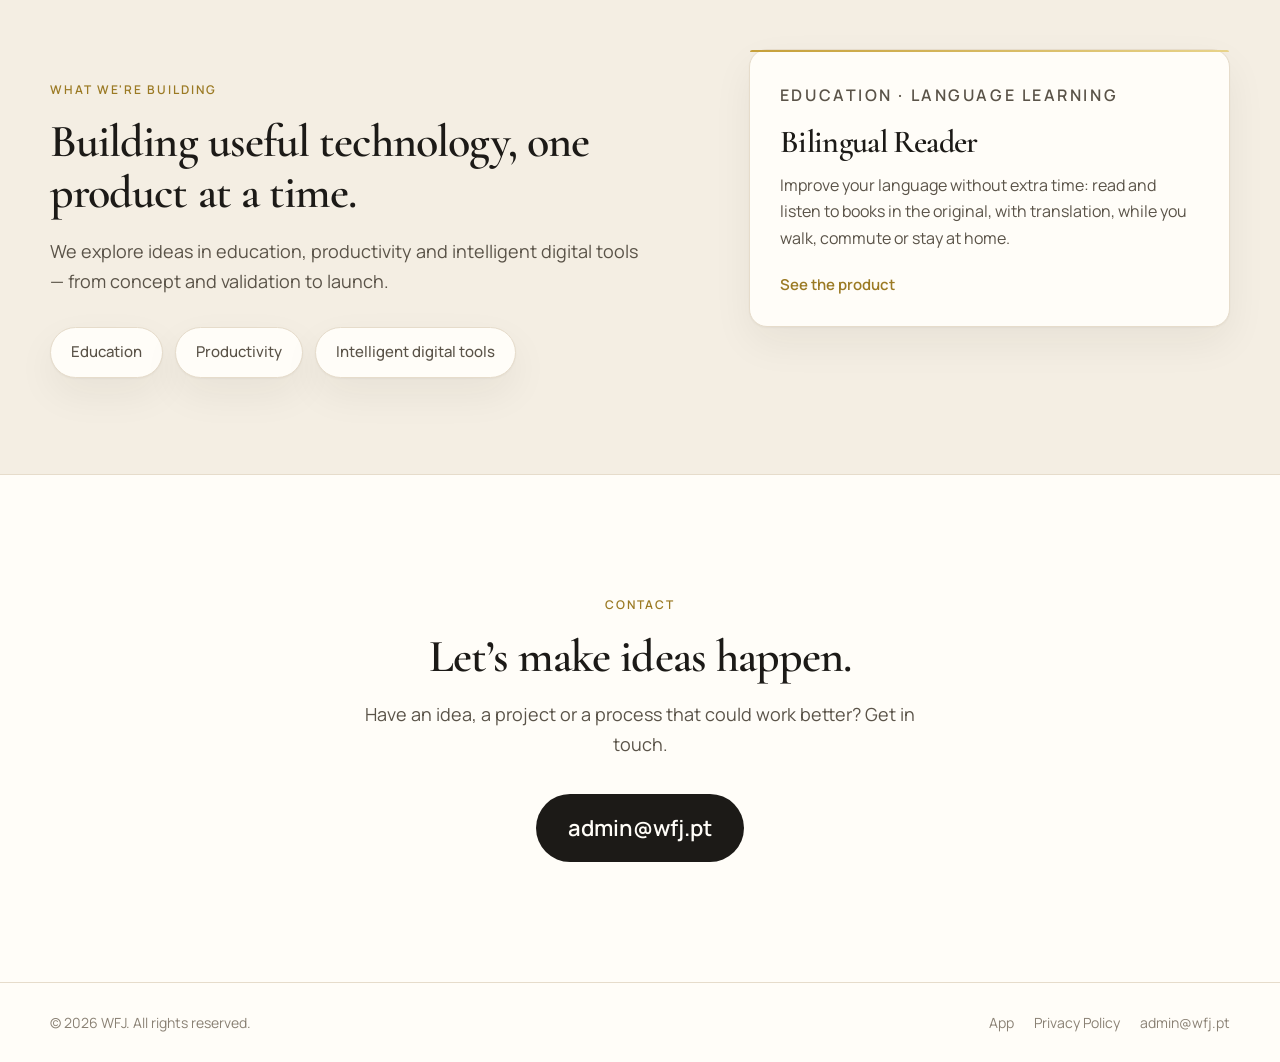
==== commit 4ec0cce5: "Link Bilingual Reader to the live Google Play listing and drop the WFJ wordmark that overlapped the " ====
--- a/index.html
+++ b/index.html
@@ -31,8 +31,7 @@
   <header class="site-header">
     <div class="container header-inner">
       <a href="#top" class="brand" data-i18n-aria="a11y.home">
-        <img src="assets/logo.png" alt="" class="brand-mark">
-        <span class="brand-name">WFJ</span>
+        <img src="assets/logo.png" alt="WFJ" class="brand-mark">
       </a>
 
       <div class="header-tools">
--- a/styles.css
+++ b/styles.css
@@ -113,14 +113,6 @@
   object-fit: contain;
 }
 
-.brand-name {
-  font-family: var(--serif);
-  font-size: 28px;
-  font-weight: 600;
-  letter-spacing: 0.08em;
-  line-height: 1;
-}
-
 .header-tools {
   display: flex;
   align-items: center;
@@ -645,7 +637,7 @@
   height: 100%;
   min-height: 320px;
   object-fit: cover;
-  object-position: 78% 55%;
+  object-position: center;
 }
 
 .steps {
@@ -845,10 +837,6 @@
     min-height: 220px;
   }
 
-  .brand-name {
-    font-size: 24px;
-  }
-
   .section {
     padding: 72px 0;
   }
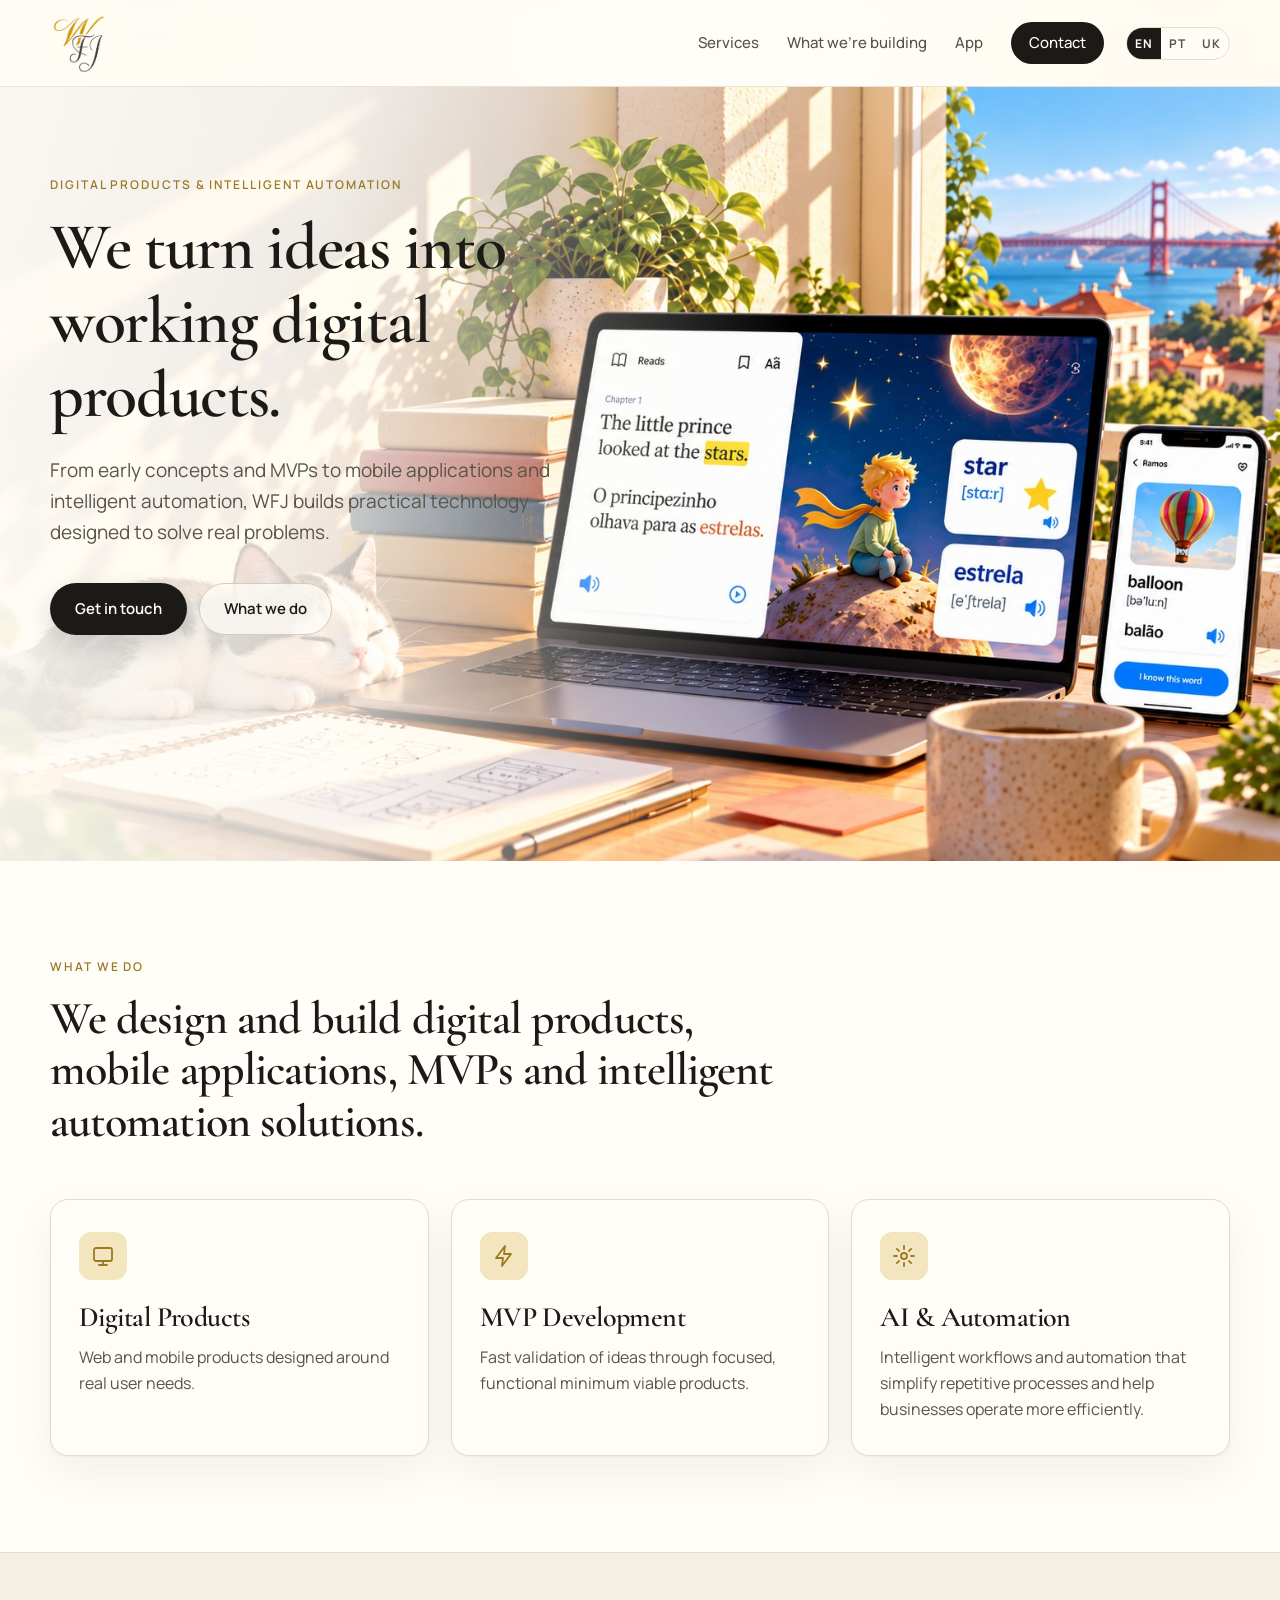
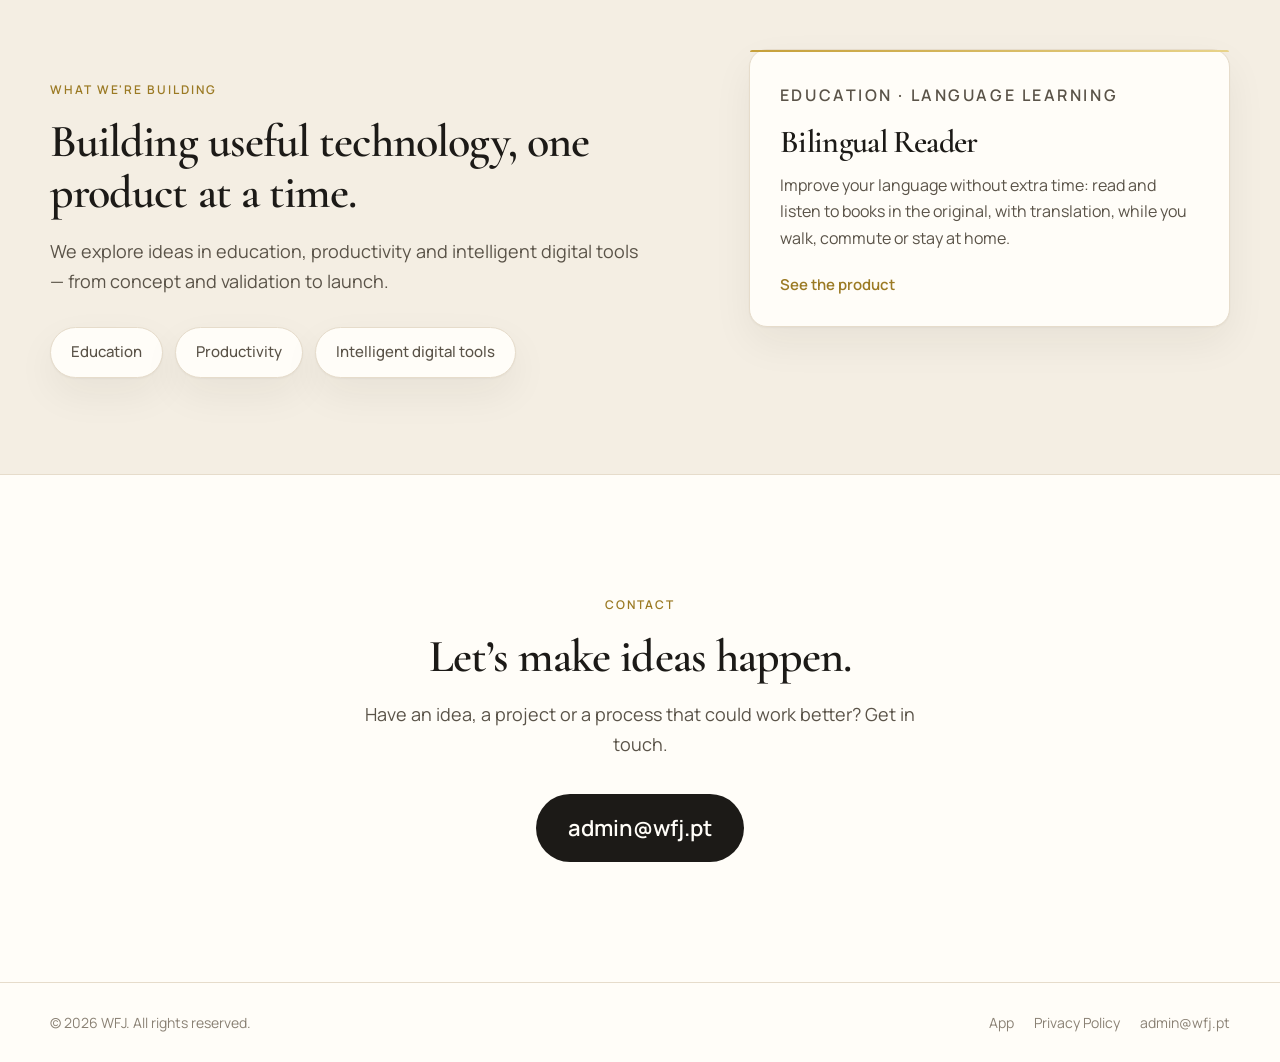
==== commit e84752b6: "Use the higher-resolution hero photo from Downloads." ====
--- a/index.html
+++ b/index.html
@@ -15,8 +15,8 @@
   <meta property="og:image" content="https://wfj.pt/assets/hero.jpg">
   <meta property="og:image:secure_url" content="https://wfj.pt/assets/hero.jpg">
   <meta property="og:image:type" content="image/jpeg">
-  <meta property="og:image:width" content="1024">
-  <meta property="og:image:height" content="576">
+  <meta property="og:image:width" content="1672">
+  <meta property="og:image:height" content="941">
   <meta name="twitter:card" content="summary_large_image">
   <meta name="twitter:image" content="https://wfj.pt/assets/hero.jpg">
 
--- a/styles.css
+++ b/styles.css
@@ -195,7 +195,7 @@
   width: 100%;
   height: 100%;
   object-fit: cover;
-  object-position: 82% 58%;
+  object-position: 78% 55%;
 }
 
 .hero-fade {
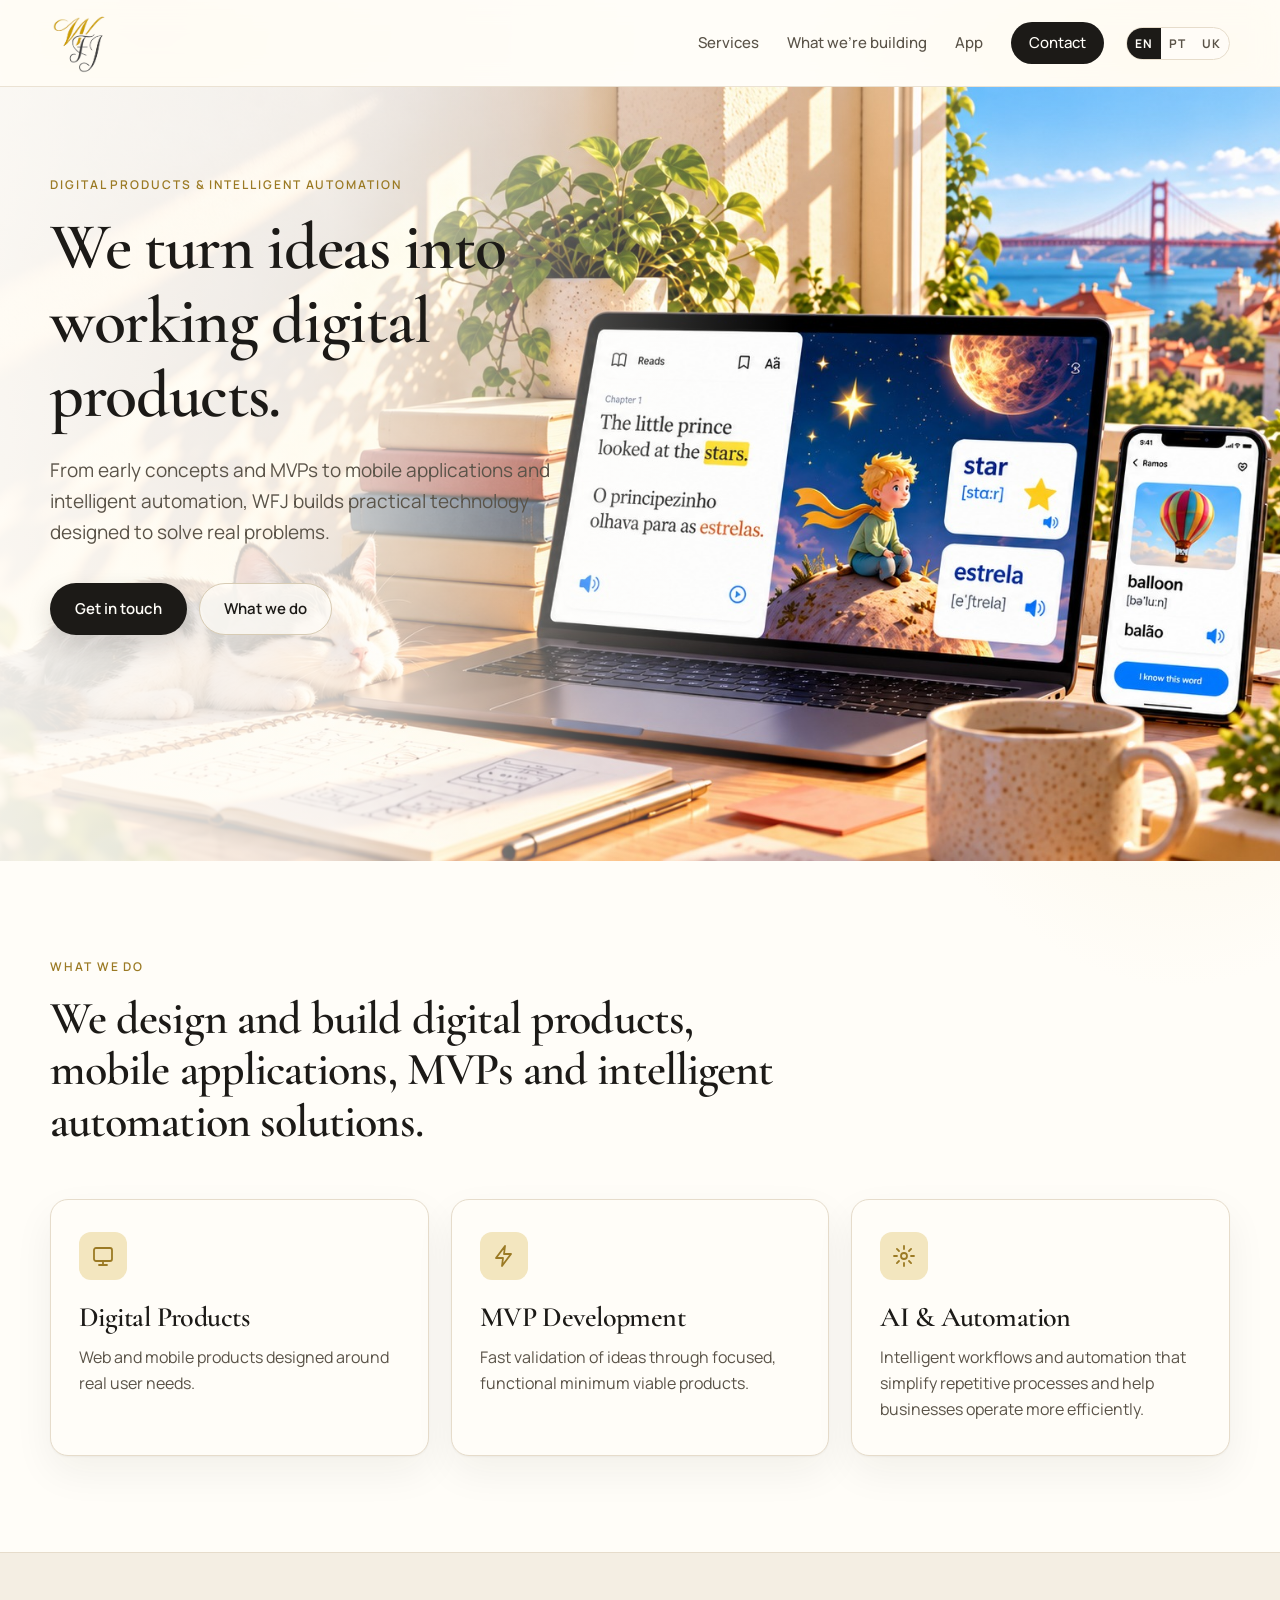
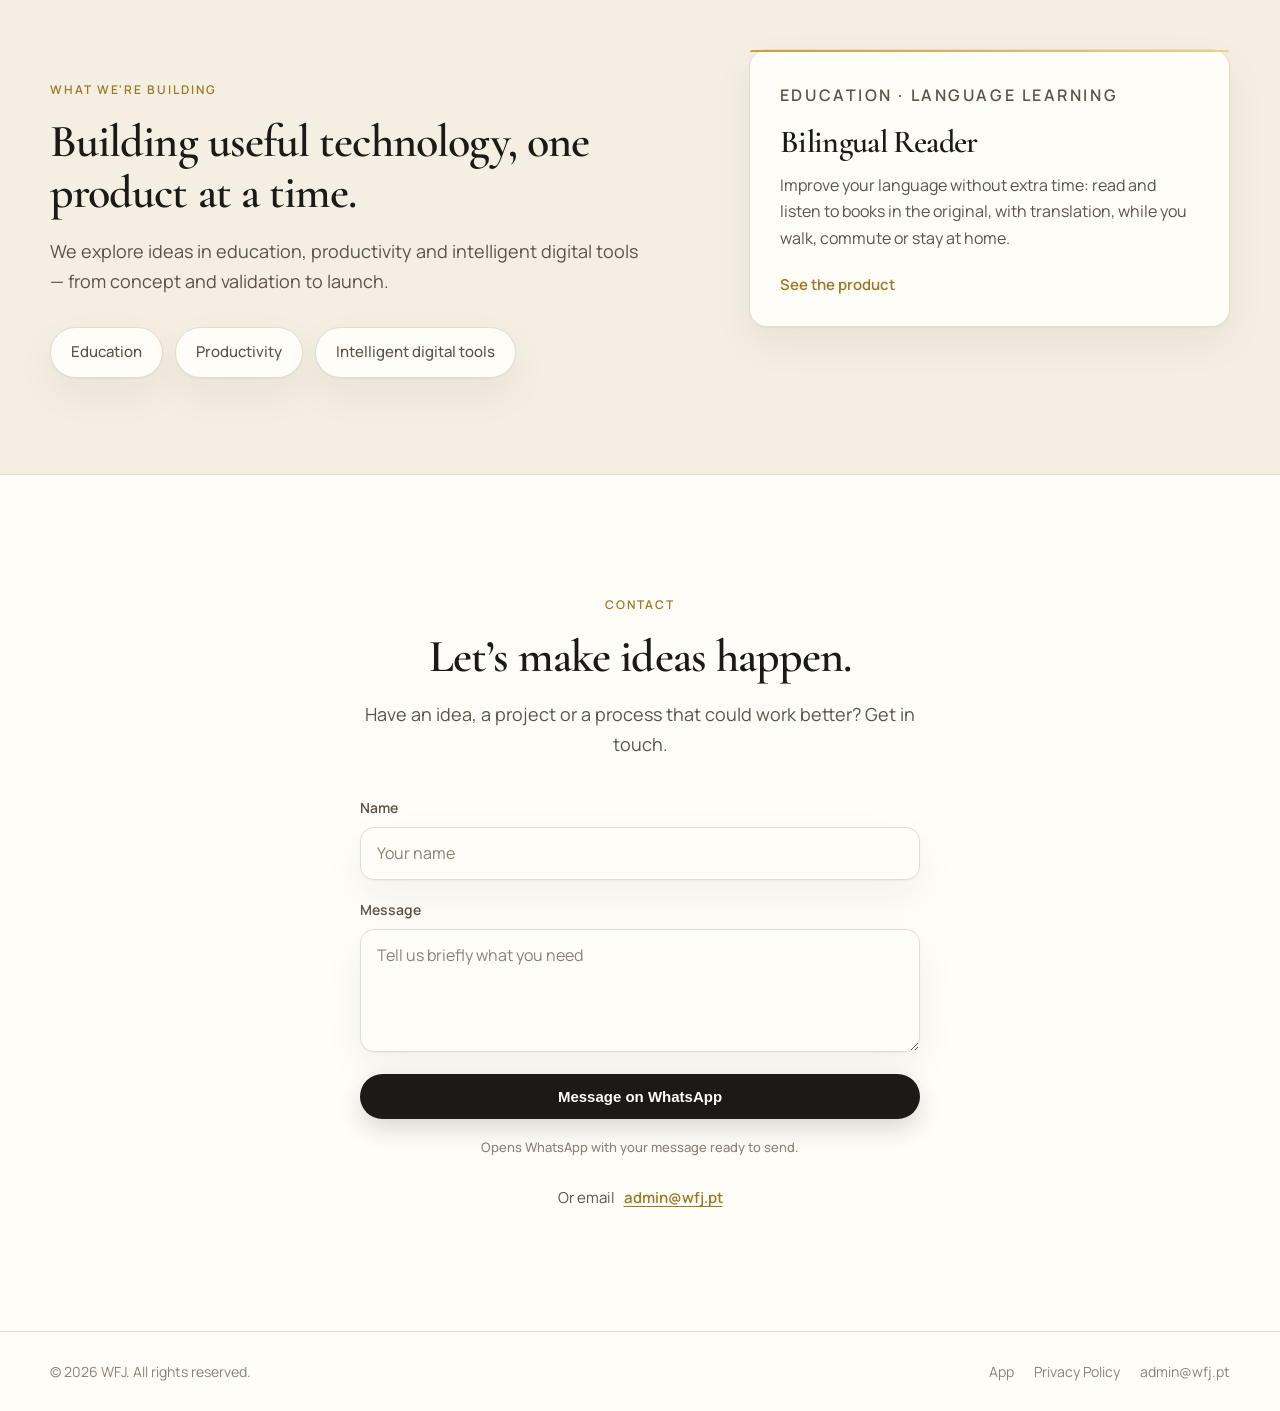
==== commit 37e54f7f: "Add WhatsApp contact form and tighten the mobile layout." ====
--- a/index.html
+++ b/index.html
@@ -24,7 +24,7 @@
   <link rel="preconnect" href="https://fonts.googleapis.com">
   <link rel="preconnect" href="https://fonts.gstatic.com" crossorigin>
   <link href="https://fonts.googleapis.com/css2?family=Cormorant+Garamond:wght@500;600;700&family=Manrope:wght@400;500;600;700&display=swap" rel="stylesheet">
-  <link rel="stylesheet" href="styles.css">
+  <link rel="stylesheet" href="styles.css?v=5">
 </head>
 <body>
 
@@ -154,7 +154,24 @@
         <p class="eyebrow" data-i18n="contact.eyebrow">Contact</p>
         <h2 data-i18n="contact.title">Let’s make ideas happen.</h2>
         <p class="lead" data-i18n="contact.lead">Have an idea, a project or a process that could work better? Get in touch.</p>
-        <a href="mailto:admin@wfj.pt" class="contact-email">admin@wfj.pt</a>
+
+        <form class="contact-form" id="whatsapp-form" novalidate>
+          <label class="contact-field">
+            <span data-i18n="contact.nameLabel">Name</span>
+            <input type="text" name="name" autocomplete="name" required maxlength="80" data-i18n-placeholder="contact.namePlaceholder" placeholder="Your name">
+          </label>
+          <label class="contact-field">
+            <span data-i18n="contact.messageLabel">Message</span>
+            <textarea name="message" rows="4" required maxlength="1000" data-i18n-placeholder="contact.messagePlaceholder" placeholder="Tell us briefly what you need"></textarea>
+          </label>
+          <button type="submit" class="btn btn-primary contact-submit" data-i18n="contact.whatsappCta">Message on WhatsApp</button>
+          <p class="contact-note" data-i18n="contact.whatsappNote">Opens WhatsApp with your message ready to send.</p>
+        </form>
+
+        <p class="contact-alt">
+          <span data-i18n="contact.orEmail">Or email</span>
+          <a href="mailto:admin@wfj.pt">admin@wfj.pt</a>
+        </p>
       </div>
     </section>
 
@@ -172,5 +189,6 @@
   </footer>
 
   <script src="i18n.js"></script>
+  <script src="contact.js"></script>
 </body>
 </html>
--- a/styles.css
+++ b/styles.css
@@ -29,6 +29,13 @@
   -webkit-text-size-adjust: 100%;
 }
 
+main [id],
+.section,
+.legal,
+.product-hero {
+  scroll-margin-top: 96px;
+}
+
 body {
   margin: 0;
   font-family: var(--font);
@@ -105,12 +112,14 @@
   display: inline-flex;
   align-items: center;
   gap: 14px;
+  flex-shrink: 0;
 }
 
 .brand-mark {
   width: 62px;
   height: 62px;
   object-fit: contain;
+  flex-shrink: 0;
 }
 
 .header-tools {
@@ -469,11 +478,92 @@
 
 .contact-inner {
   text-align: center;
-  max-width: 720px;
+  max-width: 560px;
 }
 
 .contact .lead {
   margin: 18px auto 0;
+}
+
+.contact-form {
+  margin-top: 36px;
+  display: grid;
+  gap: 18px;
+  text-align: left;
+}
+
+.contact-field {
+  display: grid;
+  gap: 8px;
+  font-size: 14px;
+  font-weight: 600;
+  color: var(--ink-soft);
+}
+
+.contact-field input,
+.contact-field textarea {
+  width: 100%;
+  margin: 0;
+  padding: 14px 16px;
+  border: 1px solid var(--line);
+  border-radius: 14px;
+  background: #fffdf8;
+  color: var(--ink);
+  font-family: inherit;
+  font-size: 16px;
+  font-weight: 500;
+  line-height: 1.45;
+  box-shadow: var(--shadow);
+  transition: border-color 0.15s ease, box-shadow 0.15s ease;
+}
+
+.contact-field textarea {
+  resize: vertical;
+  min-height: 120px;
+}
+
+.contact-field input:focus,
+.contact-field textarea:focus {
+  outline: none;
+  border-color: #d8c89a;
+  box-shadow: 0 0 0 3px rgba(198, 160, 58, 0.18);
+}
+
+.contact-field input::placeholder,
+.contact-field textarea::placeholder {
+  color: var(--muted);
+  font-weight: 400;
+}
+
+.contact-submit {
+  width: 100%;
+  margin-top: 4px;
+}
+
+.contact-note {
+  margin: 0;
+  text-align: center;
+  font-size: 13px;
+  font-weight: 500;
+  color: var(--muted);
+}
+
+.contact-alt {
+  margin: 28px 0 0;
+  font-size: 15px;
+  color: var(--ink-soft);
+}
+
+.contact-alt a {
+  margin-left: 6px;
+  color: var(--gold-deep);
+  text-decoration: underline;
+  text-underline-offset: 3px;
+  font-weight: 600;
+}
+
+.contact-alt a:hover {
+  color: var(--ink);
 }
 
 .contact-email {
@@ -742,6 +832,7 @@
   font-family: ui-monospace, "Cascadia Code", Consolas, monospace;
   font-size: 13px;
   color: var(--ink-soft);
+  overflow-wrap: anywhere;
 }
 
 .product-legal {
@@ -778,59 +869,149 @@
     grid-template-columns: 1fr;
   }
 
+  .site-nav a:not(.nav-cta):not(.nav-keep) {
+    display: none;
+  }
+
   .hero-scene,
   .hero-inner {
-    min-height: 0;
+    min-height: min(78vh, 720px);
+  }
+
+  .hero-inner {
+    padding: 64px 0 88px;
+  }
+
+  .hero-copy {
+    max-width: min(540px, 100%);
   }
 
   .hero-image {
-    position: relative;
-    height: 52vw;
-    min-height: 280px;
-    object-position: 70% 60%;
+    object-position: 74% 52%;
   }
 
   .hero-fade {
+    background:
+      linear-gradient(
+        90deg,
+        rgba(255, 253, 248, 0.94) 0%,
+        rgba(255, 253, 248, 0.78) 34%,
+        rgba(255, 253, 248, 0.28) 58%,
+        transparent 74%
+      ),
+      linear-gradient(
+        180deg,
+        rgba(255, 253, 248, 0.22) 0%,
+        transparent 20%,
+        transparent 58%,
+        rgba(255, 253, 248, 0.5) 100%
+      );
+  }
+
+  .pill-list {
+    justify-content: flex-start;
+  }
+}
+
+@media (max-width: 640px) {
+  .container {
+    width: calc(100% - 32px);
+  }
+
+  .brand-mark {
+    width: 44px;
+    height: 44px;
+  }
+
+  .header-inner {
+    height: 64px;
+    gap: 10px;
+  }
+
+  .header-tools {
+    gap: 8px;
+  }
+
+  .site-nav {
+    gap: 8px;
+  }
+
+  .site-nav a.nav-keep {
     display: none;
   }
 
+  .nav-cta {
+    padding: 8px 14px;
+    font-size: 13px;
+  }
+
+  .lang-switch button {
+    min-width: 36px;
+    min-height: 36px;
+    padding: 8px 7px;
+  }
+
+  .hero-scene,
   .hero-inner {
-    padding: 36px 0 8px;
+    min-height: calc(100svh - 64px);
+  }
+
+  .hero-inner {
+    align-items: flex-end;
+    padding: 28px 0 32px;
   }
 
   .hero-copy {
     max-width: none;
   }
 
-  .pill-list {
-    justify-content: flex-start;
-  }
-}
-
-@media (max-width: 640px) {
-  .container {
-    width: calc(100% - 36px);
-  }
-
-  .header-inner {
-    height: 72px;
-  }
-
-  .header-tools {
-    gap: 12px;
-  }
-
-  .site-nav {
-    gap: 12px;
-  }
-
-  .site-nav a:not(.nav-cta):not(.nav-keep) {
-    display: none;
+  .hero-image {
+    object-position: 84% 48%;
+  }
+
+  .hero-fade {
+    background:
+      linear-gradient(
+        180deg,
+        rgba(255, 253, 248, 0.1) 0%,
+        transparent 16%,
+        rgba(255, 253, 248, 0.2) 42%,
+        rgba(255, 253, 248, 0.78) 68%,
+        rgba(255, 253, 248, 0.96) 100%
+      ),
+      linear-gradient(
+        90deg,
+        rgba(255, 253, 248, 0.42) 0%,
+        transparent 58%
+      );
+  }
+
+  .hero h1 {
+    font-size: clamp(30px, 8.2vw, 38px);
+    margin-bottom: 14px;
+  }
+
+  .hero .lead {
+    font-size: 16px;
+  }
+
+  .hero-actions {
+    margin-top: 22px;
+  }
+
+  .hero-actions .btn,
+  .product-hero-actions .btn,
+  .product-get-actions .btn {
+    width: 100%;
   }
 
   .product-hero,
   .product-hero-inner {
-    padding-top: 40px;
+    padding-top: 32px;
+  }
+
+  .product-hero h1 {
+    font-size: clamp(34px, 10vw, 42px);
   }
 
   .product-hero-media img {
@@ -838,11 +1019,41 @@
   }
 
   .section {
+    padding: 56px 0;
+  }
+
+  .section-head {
+    margin-bottom: 32px;
+  }
+
+  .card,
+  .step,
+  .fact-list li,
+  .product-teaser {
+    padding: 24px 20px;
+  }
+
+  .card h3 {
+    font-size: 24px;
+  }
+
+  .contact {
     padding: 72px 0;
   }
 
-  .contact {
-    padding: 88px 0;
+  .contact-email {
+    width: 100%;
+    max-width: 100%;
+    padding: 14px 18px;
+    font-size: 18px;
+  }
+
+  .legal {
+    padding: 40px 0 80px;
+  }
+
+  .legal h1 {
+    font-size: clamp(32px, 10vw, 42px);
   }
 
   .footer-inner {
@@ -851,6 +1062,39 @@
   }
 }
 
+@media (max-width: 640px) and (max-height: 740px) {
+  .hero .eyebrow {
+    margin-bottom: 10px;
+  }
+
+  .hero h1 {
+    font-size: clamp(26px, 7.2vw, 32px);
+    margin-bottom: 10px;
+  }
+
+  .hero .lead {
+    font-size: 15px;
+  }
+
+  .hero-actions {
+    margin-top: 16px;
+    gap: 8px;
+  }
+
+  .hero-actions .btn {
+    padding: 12px 18px;
+  }
+}
+
+@media (hover: none) {
+  .btn:hover,
+  .card:hover,
+  .contact-email:hover,
+  .product-teaser:hover {
+    transform: none;
+  }
+}
+
 @media (prefers-reduced-motion: reduce) {
   html {
     scroll-behavior: auto;
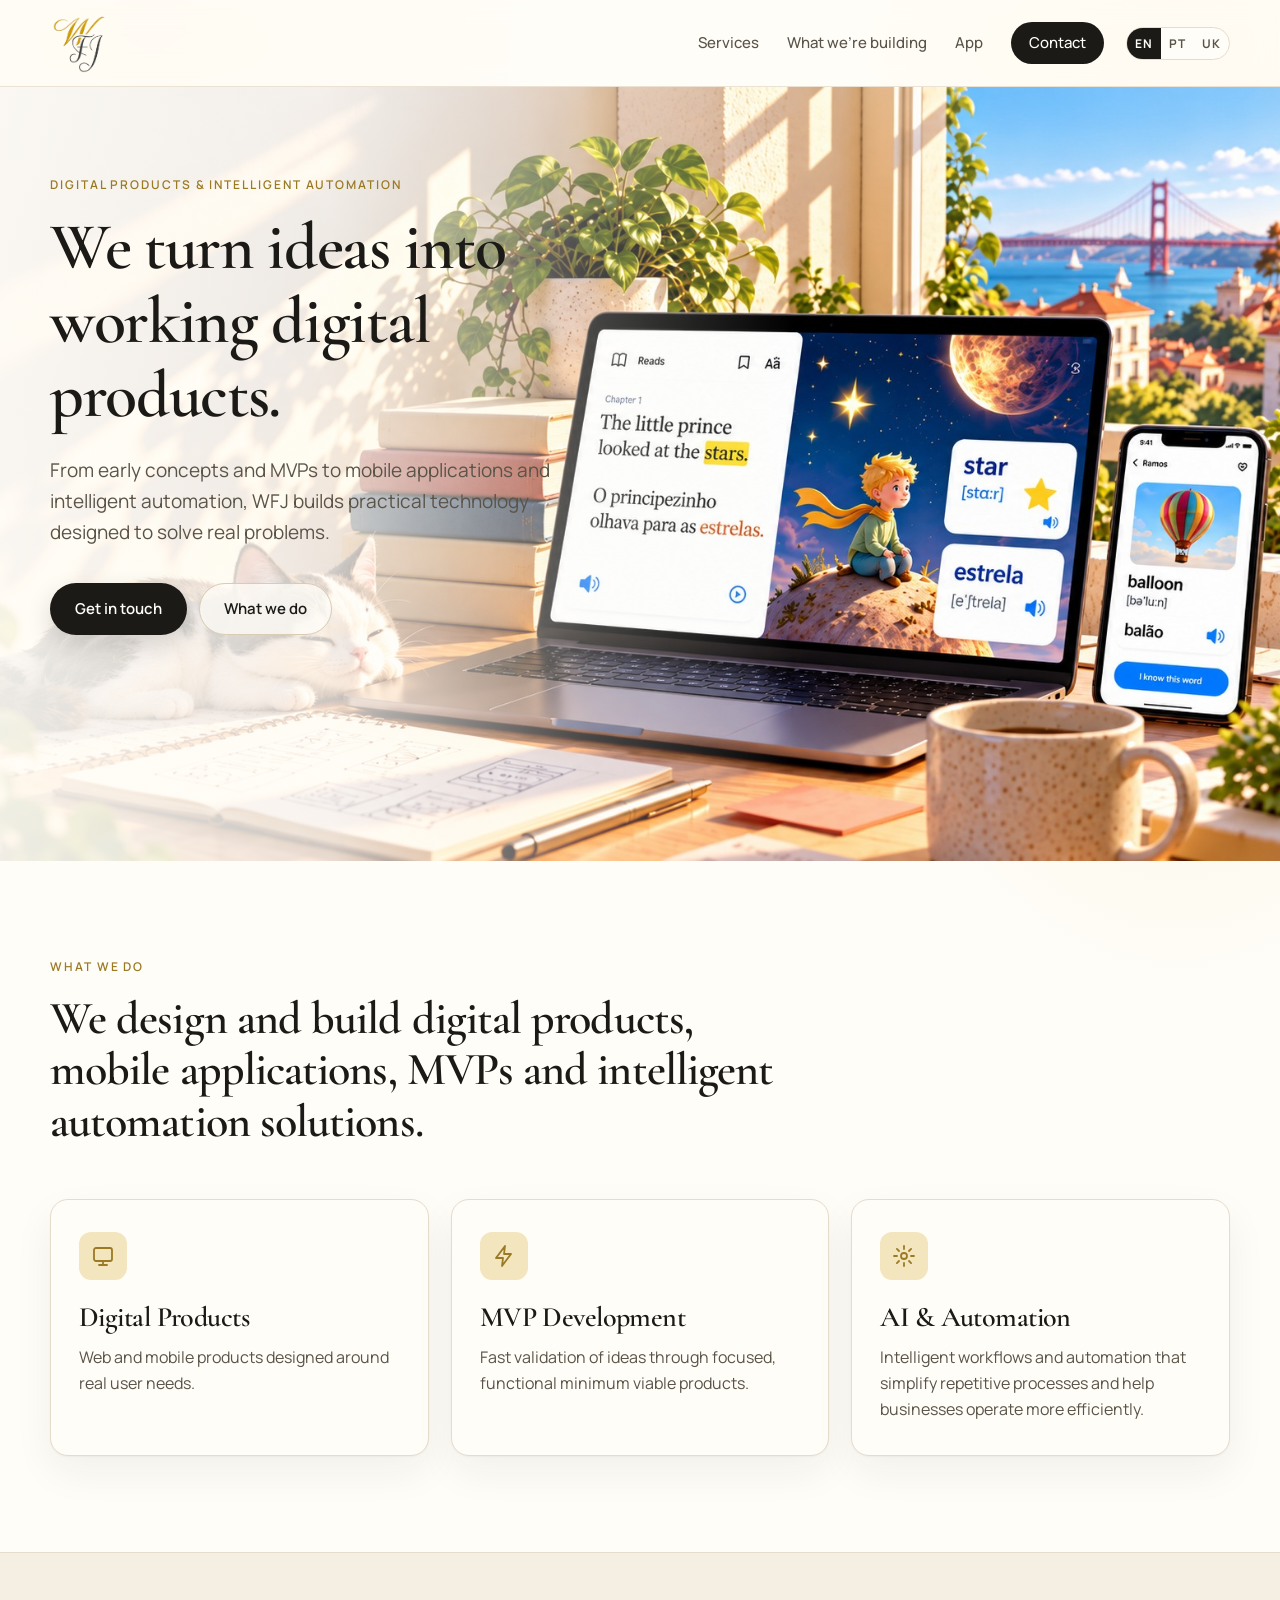
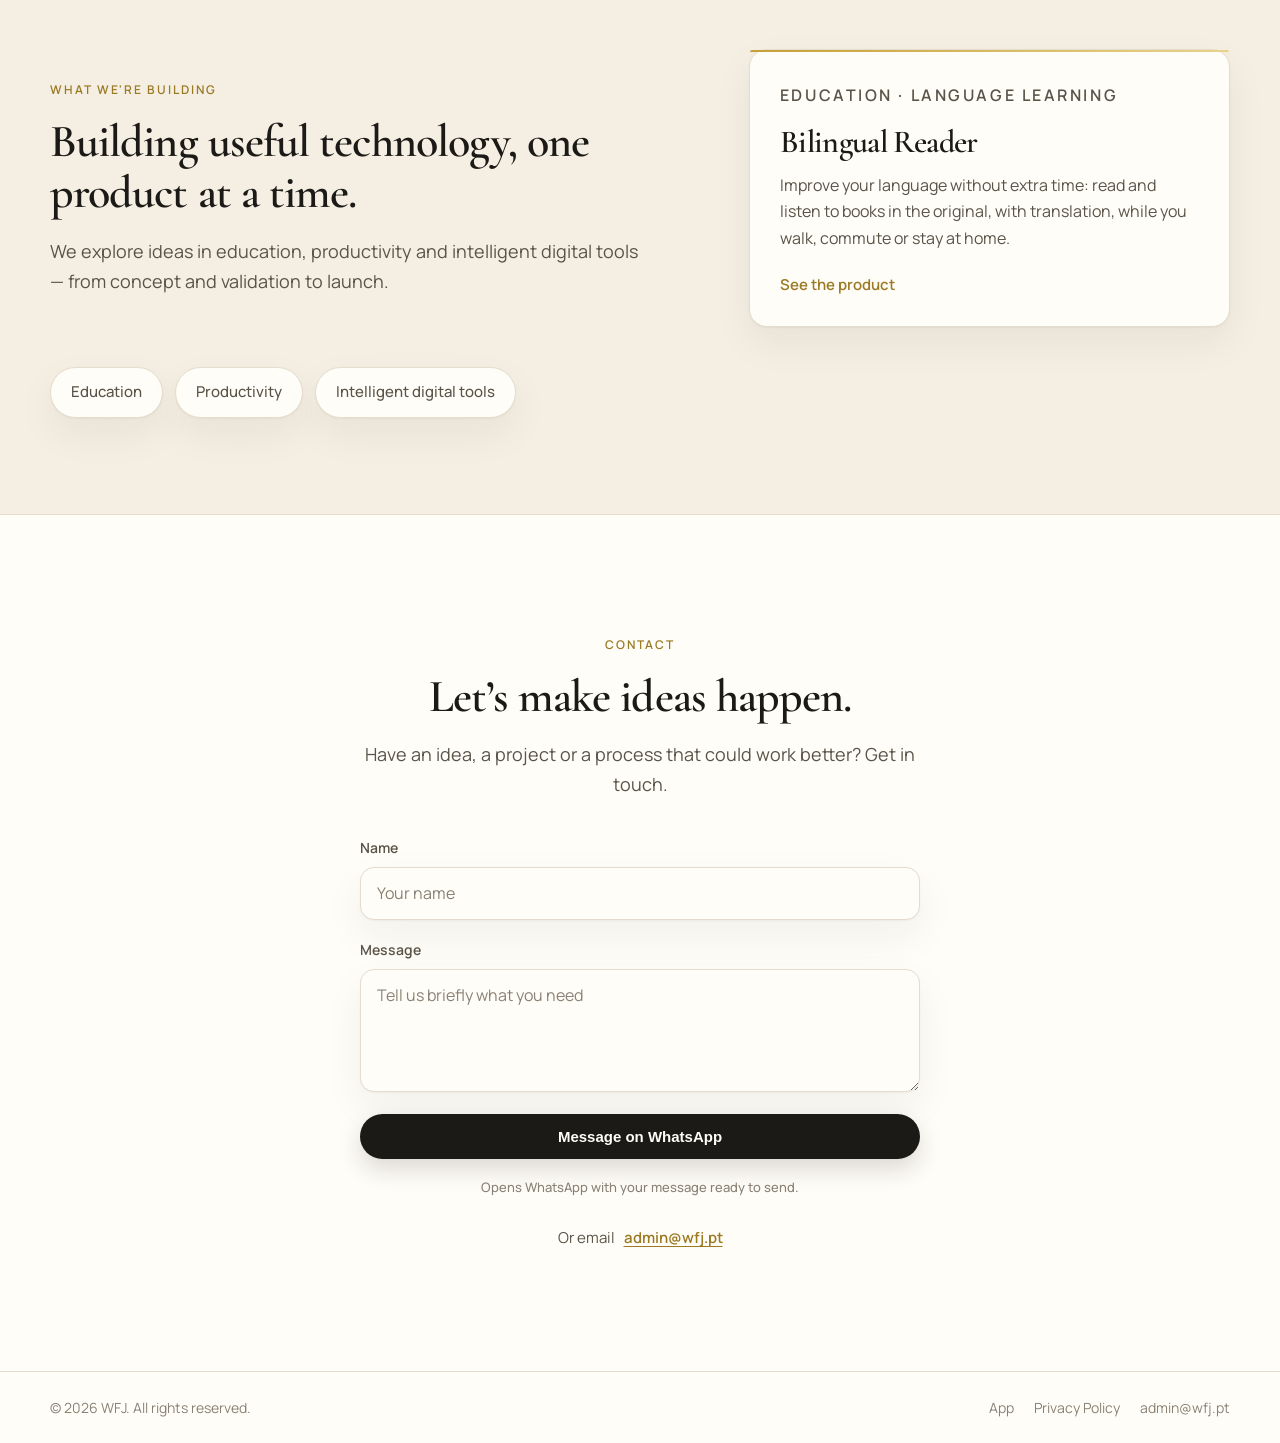
==== commit 0f0c5dd7: "Ship mobile-first responsive layout with breakpoint hero images. Add tablet/mobile heroes, hamburger" ====
--- a/index.html
+++ b/index.html
@@ -24,7 +24,7 @@
   <link rel="preconnect" href="https://fonts.googleapis.com">
   <link rel="preconnect" href="https://fonts.gstatic.com" crossorigin>
   <link href="https://fonts.googleapis.com/css2?family=Cormorant+Garamond:wght@500;600;700&family=Manrope:wght@400;500;600;700&display=swap" rel="stylesheet">
-  <link rel="stylesheet" href="styles.css?v=5">
+  <link rel="stylesheet" href="styles.css?v=18">
 </head>
 <body>
 
@@ -41,27 +41,48 @@
           <a href="app.html" class="nav-keep" data-i18n="nav.app">App</a>
           <a href="#contact" class="nav-cta" data-i18n="nav.contact">Contact</a>
         </nav>
-        <div class="lang-switch" role="group" data-i18n-aria="a11y.language">
-          <button type="button" data-set-lang="en" aria-pressed="true">EN</button>
-          <button type="button" data-set-lang="pt" aria-pressed="false">PT</button>
-          <button type="button" data-set-lang="uk" aria-pressed="false">UK</button>
-        </div>
+        <div class="lang-switch" data-lang-switch>
+          <button type="button" class="lang-trigger" data-lang-trigger aria-expanded="false" aria-haspopup="listbox" data-i18n-aria="a11y.language">
+            <span data-lang-label>EN</span>
+            <span class="lang-caret" aria-hidden="true"></span>
+          </button>
+          <div class="lang-menu" data-lang-menu role="listbox" data-i18n-aria="a11y.language">
+            <button type="button" data-set-lang="en" aria-pressed="true">EN</button>
+            <button type="button" data-set-lang="pt" aria-pressed="false">PT</button>
+            <button type="button" data-set-lang="uk" aria-pressed="false">UK</button>
+          </div>
+        </div>
+        <button type="button" class="nav-toggle" data-nav-toggle aria-expanded="false" aria-controls="mobile-nav" data-i18n-aria="a11y.menu">
+          <span class="nav-toggle-bars" aria-hidden="true"></span>
+        </button>
       </div>
     </div>
+    <nav id="mobile-nav" class="mobile-nav" data-nav-panel hidden data-i18n-aria="a11y.nav">
+      <div class="container mobile-nav-inner">
+        <a href="#services" data-i18n="nav.services">Services</a>
+        <a href="#building" data-i18n="nav.building">What we're building</a>
+        <a href="app.html" data-i18n="nav.app">App</a>
+        <a href="#contact" data-i18n="nav.contact">Contact</a>
+      </div>
+    </nav>
   </header>
 
   <main id="top">
 
     <section class="hero">
       <div class="hero-scene">
-        <img
-          class="hero-image"
-          src="assets/hero.jpg"
-          data-i18n-alt="a11y.heroAlt"
-          alt="A quiet workspace with a laptop and phone showing a bilingual reading experience."
-          width="1600"
-          height="900"
-        >
+        <picture class="hero-picture">
+          <source media="(min-width: 1200px)" srcset="assets/hero.jpg" width="1672" height="941">
+          <source media="(min-width: 768px)" srcset="assets/hero-tablet.jpg?v=2" width="943" height="676">
+          <img
+            class="hero-image"
+            src="assets/hero-mobile.jpg?v=2"
+            data-i18n-alt="a11y.heroAlt"
+            alt="A quiet workspace with a laptop and phone showing a bilingual reading experience."
+            width="768"
+            height="635"
+          >
+        </picture>
         <div class="hero-fade" aria-hidden="true"></div>
         <div class="container hero-inner">
           <div class="hero-copy">
@@ -188,7 +209,8 @@
     </div>
   </footer>
 
-  <script src="i18n.js"></script>
-  <script src="contact.js"></script>
+  <script src="i18n.js?v=2"></script>
+  <script src="nav.js?v=2"></script>
+  <script src="contact.js?v=2"></script>
 </body>
 </html>
--- a/styles.css
+++ b/styles.css
@@ -71,8 +71,20 @@
 }
 
 .container {
-  width: min(var(--container), calc(100% - 56px));
+  width: min(var(--container), calc(100% - 40px));
   margin: 0 auto;
+}
+
+@media (min-width: 768px) {
+  .container {
+    width: min(var(--container), calc(100% - 48px));
+  }
+}
+
+@media (min-width: 1200px) {
+  .container {
+    width: min(var(--container), calc(100% - 56px));
+  }
 }
 
 .eyebrow {
@@ -105,7 +117,8 @@
   display: flex;
   align-items: center;
   justify-content: space-between;
-  height: 86px;
+  gap: 10px;
+  height: 64px;
 }
 
 .brand {
@@ -116,8 +129,8 @@
 }
 
 .brand-mark {
-  width: 62px;
-  height: 62px;
+  width: 44px;
+  height: 44px;
   object-fit: contain;
   flex-shrink: 0;
 }
@@ -125,44 +138,199 @@
 .header-tools {
   display: flex;
   align-items: center;
-  gap: 22px;
+  gap: 8px;
+  min-width: 0;
 }
 
 .site-nav {
-  display: flex;
+  display: none;
   align-items: center;
-  gap: 28px;
+  gap: 8px;
   font-size: 15px;
   font-weight: 500;
   color: var(--ink-soft);
 }
 
+.nav-toggle {
+  display: inline-flex;
+  align-items: center;
+  justify-content: center;
+  width: 40px;
+  height: 40px;
+  margin: 0;
+  padding: 0;
+  border: 0;
+  border-radius: 10px;
+  background: transparent;
+  color: var(--ink);
+  cursor: pointer;
+  flex-shrink: 0;
+}
+
+.nav-toggle-bars,
+.nav-toggle-bars::before,
+.nav-toggle-bars::after {
+  display: block;
+  width: 18px;
+  height: 2px;
+  background: currentColor;
+  border-radius: 999px;
+  transition: transform 0.2s ease, opacity 0.2s ease;
+}
+
+.nav-toggle-bars {
+  position: relative;
+}
+
+.nav-toggle-bars::before,
+.nav-toggle-bars::after {
+  content: "";
+  position: absolute;
+  left: 0;
+}
+
+.nav-toggle-bars::before {
+  top: -6px;
+}
+
+.nav-toggle-bars::after {
+  top: 6px;
+}
+
+body.nav-open .nav-toggle-bars {
+  background: transparent;
+}
+
+body.nav-open .nav-toggle-bars::before {
+  top: 0;
+  transform: rotate(45deg);
+}
+
+body.nav-open .nav-toggle-bars::after {
+  top: 0;
+  transform: rotate(-45deg);
+}
+
+.mobile-nav {
+  border-top: 1px solid rgba(230, 220, 203, 0.8);
+  background: rgba(255, 253, 248, 0.98);
+  padding: 12px 0 20px;
+}
+
+.mobile-nav[hidden] {
+  display: none !important;
+}
+
+.mobile-nav-inner {
+  display: grid;
+  gap: 4px;
+}
+
+.mobile-nav-inner a {
+  display: block;
+  padding: 14px 0;
+  font-size: 16px;
+  font-weight: 600;
+  color: var(--ink);
+  border-bottom: 1px solid var(--line);
+}
+
+.mobile-nav-inner a:last-child {
+  border-bottom: 0;
+  color: #fffdf8;
+  background: var(--ink);
+  border-radius: 999px;
+  text-align: center;
+  margin-top: 8px;
+  padding: 13px 18px;
+}
+
 .lang-switch {
+  position: relative;
+  flex-shrink: 0;
+}
+
+.lang-trigger {
   display: inline-flex;
+  align-items: center;
+  gap: 6px;
+  margin: 0;
   border: 1px solid var(--line);
   border-radius: 999px;
-  overflow: hidden;
   background: rgba(255, 253, 248, 0.78);
-}
-
-.lang-switch button {
+  font-family: inherit;
+  font-size: 12px;
+  font-weight: 700;
+  letter-spacing: 0.08em;
+  min-height: 36px;
+  padding: 8px 12px;
+  color: var(--ink);
+  cursor: pointer;
+}
+
+.lang-caret {
+  width: 0;
+  height: 0;
+  border-left: 4px solid transparent;
+  border-right: 4px solid transparent;
+  border-top: 5px solid currentColor;
+  transition: transform 0.15s ease;
+}
+
+.lang-switch.is-open .lang-caret {
+  transform: rotate(180deg);
+}
+
+.lang-menu {
+  display: none;
+  position: absolute;
+  top: calc(100% + 6px);
+  right: 0;
+  z-index: 20;
+  min-width: 100%;
+  padding: 6px;
+  border: 1px solid var(--line);
+  border-radius: 14px;
+  background: #fffdf8;
+  box-shadow: var(--shadow);
+}
+
+.lang-switch.is-open .lang-menu {
+  display: grid;
+  gap: 2px;
+}
+
+.lang-menu button {
   margin: 0;
   border: 0;
+  border-radius: 10px;
   background: transparent;
   font-family: inherit;
   font-size: 12px;
   font-weight: 700;
   letter-spacing: 0.08em;
-  padding: 7px 8px;
+  min-height: 36px;
+  padding: 8px 12px;
   color: var(--ink-soft);
   cursor: pointer;
-}
-
-.lang-switch button[aria-pressed="true"] {
+  text-align: left;
+}
+
+.lang-menu button[aria-pressed="true"] {
   background: var(--ink);
   color: #fffdf8;
 }
 
+.lang-menu button:hover {
+  background: var(--bg-soft);
+  color: var(--ink);
+}
+
+.lang-menu button[aria-pressed="true"]:hover {
+  background: var(--ink);
+  color: #fffdf8;
+}
+
 .site-nav a {
   transition: color 0.15s ease;
 }
@@ -176,10 +344,11 @@
 }
 
 .nav-cta {
-  padding: 9px 18px;
+  padding: 8px 14px;
   border-radius: 999px;
   background: var(--ink);
   color: #fffdf8 !important;
+  font-size: 13px;
   transition: background 0.15s ease, transform 0.15s ease;
 }
 
@@ -194,65 +363,70 @@
 
 .hero-scene {
   position: relative;
-  min-height: min(86vh, 860px);
+  display: flex;
+  flex-direction: column;
   overflow: hidden;
+  background: var(--bg);
+}
+
+.hero-picture {
+  display: contents;
 }
 
 .hero-image {
-  position: absolute;
-  inset: 0;
+  position: relative;
+  order: 2;
+  display: block;
   width: 100%;
-  height: 100%;
+  max-width: 100%;
+  height: auto;
+  aspect-ratio: 4 / 3;
   object-fit: cover;
-  object-position: 78% 55%;
+  object-position: center center;
+  margin: 0;
 }
 
 .hero-fade {
-  position: absolute;
-  inset: 0;
-  pointer-events: none;
-  background:
-    linear-gradient(
-      90deg,
-      rgba(255, 253, 248, 0.92) 0%,
-      rgba(255, 253, 248, 0.78) 26%,
-      rgba(255, 253, 248, 0.28) 46%,
-      transparent 62%
-    ),
-    linear-gradient(
-      180deg,
-      rgba(255, 253, 248, 0.18) 0%,
-      transparent 22%
-    );
+  display: none;
 }
 
 .hero-inner {
   position: relative;
   z-index: 1;
+  order: 1;
   display: flex;
   align-items: flex-start;
-  min-height: min(86vh, 860px);
-  padding: 88px 0 220px;
+  padding: 14px 0 20px;
 }
 
 .hero-copy {
-  max-width: 540px;
+  max-width: none;
+  width: 100%;
 }
 
 .hero h1 {
-  font-size: clamp(40px, 5.2vw, 66px);
-  margin-bottom: 22px;
+  font-size: clamp(30px, 8vw, 38px);
+  margin-bottom: 14px;
 }
 
 .hero .lead {
-  font-size: clamp(17px, 1.6vw, 19px);
+  font-size: 16px;
 }
 
 .hero-actions {
   display: flex;
-  flex-wrap: wrap;
-  gap: 12px;
-  margin-top: 34px;
+  flex-wrap: nowrap;
+  gap: 10px;
+  margin-top: 22px;
+}
+
+.hero-actions .btn {
+  flex: 1 1 0;
+  width: auto;
+  min-width: 0;
+  padding: 12px 14px;
+  font-size: 14px;
+  white-space: nowrap;
 }
 
 /* ---------- Buttons ---------- */
@@ -296,7 +470,7 @@
 
 /* ---------- Sections ---------- */
 .section {
-  padding: 96px 0;
+  padding: 56px 0;
 }
 
 .section-alt {
@@ -307,7 +481,7 @@
 
 .section-head {
   max-width: 760px;
-  margin-bottom: 52px;
+  margin-bottom: 32px;
 }
 
 .section-head .lead {
@@ -315,23 +489,23 @@
 }
 
 .section h2 {
-  font-size: clamp(32px, 4vw, 46px);
+  font-size: clamp(28px, 6vw, 46px);
 }
 
 /* ---------- Cards ---------- */
 .cards {
   display: grid;
-  grid-template-columns: repeat(3, 1fr);
-  gap: 22px;
+  grid-template-columns: 1fr;
+  gap: 18px;
 }
 
 .cards-four {
-  grid-template-columns: repeat(4, 1fr);
+  grid-template-columns: 1fr;
 }
 
 .card {
   position: relative;
-  padding: 32px 28px;
+  padding: 24px 20px;
   border-radius: var(--radius);
   background: #fffdf8;
   border: 1px solid var(--line);
@@ -374,7 +548,7 @@
 }
 
 .card h3 {
-  font-size: 28px;
+  font-size: 24px;
   margin-bottom: 10px;
 }
 
@@ -386,8 +560,8 @@
 /* ---------- What we're building ---------- */
 .building-inner {
   display: grid;
-  grid-template-columns: 1.15fr 0.85fr;
-  gap: 48px;
+  grid-template-columns: 1fr;
+  gap: 28px;
   align-items: center;
 }
 
@@ -398,7 +572,7 @@
 .product-teaser {
   display: block;
   position: relative;
-  padding: 32px 30px 28px;
+  padding: 24px 20px;
   border-radius: var(--radius);
   background: #fffdf8;
   border: 1px solid var(--line);
@@ -446,10 +620,6 @@
   color: var(--ink);
 }
 
-.building-pills {
-  margin-top: 36px;
-}
-
 .pill-list {
   list-style: none;
   margin: 0;
@@ -458,6 +628,10 @@
   flex-wrap: wrap;
   gap: 12px;
   justify-content: flex-start;
+}
+
+.pill-list.building-pills {
+  margin-top: 28px;
 }
 
 .pill-list li {
@@ -473,7 +647,7 @@
 
 /* ---------- Contact ---------- */
 .contact {
-  padding: 120px 0;
+  padding: 48px 0 28px;
 }
 
 .contact-inner {
@@ -482,13 +656,13 @@
 }
 
 .contact .lead {
-  margin: 18px auto 0;
+  margin: 14px auto 0;
 }
 
 .contact-form {
-  margin-top: 36px;
+  margin-top: 28px;
   display: grid;
-  gap: 18px;
+  gap: 16px;
   text-align: left;
 }
 
@@ -549,7 +723,7 @@
 }
 
 .contact-alt {
-  margin: 28px 0 0;
+  margin: 20px 0 0;
   font-size: 15px;
   color: var(--ink-soft);
 }
@@ -587,23 +761,29 @@
 /* ---------- Footer ---------- */
 .site-footer {
   border-top: 1px solid var(--line);
-  padding: 28px 0;
-  font-size: 14px;
+  padding: 14px 0;
+  font-size: 12px;
+  line-height: 1.4;
   color: var(--muted);
 }
 
 .footer-inner {
   display: flex;
-  align-items: center;
+  flex-direction: column;
+  align-items: flex-start;
   justify-content: space-between;
-  gap: 16px;
+  gap: 8px;
   flex-wrap: wrap;
+}
+
+.footer-inner p {
+  margin: 0;
 }
 
 .footer-links {
   display: flex;
   align-items: center;
-  gap: 20px;
+  gap: 12px 14px;
   flex-wrap: wrap;
 }
 
@@ -613,7 +793,7 @@
 
 /* ---------- Legal page ---------- */
 .legal {
-  padding: 72px 0 120px;
+  padding: 40px 0 80px;
 }
 
 .legal-wrap {
@@ -621,7 +801,7 @@
 }
 
 .legal h1 {
-  font-size: clamp(40px, 5vw, 62px);
+  font-size: clamp(32px, 10vw, 62px);
   margin-bottom: 14px;
 }
 
@@ -666,13 +846,13 @@
 
 /* ---------- Product page ---------- */
 .product-hero {
-  padding: 72px 0 24px;
+  padding: 32px 0 24px;
 }
 
 .product-hero-inner {
   display: grid;
-  grid-template-columns: 1.05fr 0.95fr;
-  gap: 56px;
+  grid-template-columns: 1fr;
+  gap: 28px;
   align-items: center;
 }
 
@@ -686,7 +866,7 @@
 }
 
 .product-hero h1 {
-  font-size: clamp(42px, 5.4vw, 68px);
+  font-size: clamp(34px, 10vw, 68px);
   margin-bottom: 8px;
 }
 
@@ -699,6 +879,11 @@
   flex-wrap: wrap;
   gap: 12px;
   margin-top: 32px;
+}
+
+.product-hero-actions .btn,
+.product-get-actions .btn {
+  width: 100%;
 }
 
 .btn-soon {
@@ -725,19 +910,19 @@
 .product-hero-media img {
   width: 100%;
   height: 100%;
-  min-height: 320px;
+  min-height: 220px;
   object-fit: cover;
   object-position: center;
 }
 
 .steps {
   display: grid;
-  grid-template-columns: repeat(3, 1fr);
-  gap: 22px;
+  grid-template-columns: 1fr;
+  gap: 18px;
 }
 
 .step {
-  padding: 28px 24px;
+  padding: 24px 20px;
   border-radius: var(--radius);
   background: #fffdf8;
   border: 1px solid var(--line);
@@ -771,15 +956,15 @@
 
 .fact-list {
   display: grid;
-  grid-template-columns: repeat(3, 1fr);
-  gap: 22px;
+  grid-template-columns: 1fr;
+  gap: 18px;
   margin: 0;
   padding: 0;
   list-style: none;
 }
 
 .fact-list li {
-  padding: 26px 24px;
+  padding: 24px 20px;
   border-radius: var(--radius);
   background: #fffdf8;
   border: 1px solid var(--line);
@@ -851,218 +1036,402 @@
   color: var(--ink);
 }
 
-/* ---------- Responsive ---------- */
-@media (max-width: 1200px) {
-  .cards-four,
-  .fact-list {
-    grid-template-columns: repeat(2, 1fr);
-  }
-}
-
-@media (max-width: 980px) {
+/* ---------- Tablet: 768–1199 px ---------- */
+@media (min-width: 768px) {
+  .header-inner {
+    height: 76px;
+    gap: 16px;
+  }
+
+  .brand-mark {
+    width: 54px;
+    height: 54px;
+  }
+
+  .header-tools {
+    gap: 16px;
+  }
+
+  .site-nav {
+    display: flex;
+    gap: 18px;
+  }
+
+  .site-nav a:not(.nav-cta):not(.nav-keep) {
+    display: none;
+  }
+
+  .site-nav a.nav-keep,
+  .site-nav a.nav-cta {
+    display: inline-flex;
+  }
+
+  .nav-toggle,
+  .mobile-nav {
+    display: none !important;
+  }
+
+  .nav-cta {
+    padding: 9px 16px;
+    font-size: 14px;
+  }
+
+  .lang-trigger {
+    display: none;
+  }
+
+  .lang-menu {
+    display: inline-flex !important;
+    position: static;
+    top: auto;
+    right: auto;
+    min-width: 0;
+    padding: 0;
+    border-radius: 999px;
+    overflow: hidden;
+    box-shadow: none;
+    gap: 0;
+  }
+
+  .lang-menu button {
+    min-width: 0;
+    min-height: 0;
+    border-radius: 0;
+    padding: 7px 8px;
+    text-align: center;
+  }
+
+  .lang-menu button:hover {
+    background: transparent;
+    color: var(--ink);
+  }
+
+  .lang-menu button[aria-pressed="true"]:hover {
+    background: var(--ink);
+    color: #fffdf8;
+  }
+
+  .hero-scene {
+    display: block;
+    min-height: min(68vh, 640px);
+  }
+
+  .hero-picture {
+    display: block;
+  }
+
+  .hero-image {
+    position: absolute;
+    inset: 0;
+    order: initial;
+    width: 100%;
+    height: 100%;
+    max-height: none;
+    aspect-ratio: auto;
+    object-fit: cover;
+    object-position: 82% 68%;
+  }
+
+  .hero-fade {
+    display: block;
+    position: absolute;
+    inset: 0;
+    pointer-events: none;
+    background:
+      linear-gradient(
+        90deg,
+        rgba(255, 253, 248, 0.94) 0%,
+        rgba(255, 253, 248, 0.78) 28%,
+        rgba(255, 253, 248, 0.22) 50%,
+        transparent 68%
+      ),
+      linear-gradient(
+        180deg,
+        rgba(255, 253, 248, 0.16) 0%,
+        transparent 18%
+      );
+  }
+
+  .hero-inner {
+    order: initial;
+    align-items: flex-start;
+    min-height: min(68vh, 640px);
+    padding: 40px 0 56px;
+  }
+
+  .hero-copy {
+    max-width: min(520px, 100%);
+  }
+
+  .hero h1 {
+    font-size: clamp(36px, 4.6vw, 52px);
+    margin-bottom: 18px;
+  }
+
+  .hero .lead {
+    font-size: 17px;
+  }
+
+  .hero-actions {
+    flex-wrap: wrap;
+    gap: 12px;
+    margin-top: 28px;
+  }
+
+  .hero-actions .btn {
+    flex: 0 0 auto;
+    padding: 13px 24px;
+    font-size: 15px;
+  }
+
+  .product-hero-actions .btn,
+  .product-get-actions .btn {
+    width: auto;
+  }
+
+  .section {
+    padding: 80px 0;
+  }
+
+  .section-head {
+    margin-bottom: 44px;
+  }
+
+  .section h2 {
+    font-size: clamp(32px, 4vw, 42px);
+  }
+
   .cards,
   .cards-four,
   .fact-list,
-  .building-inner,
-  .product-hero-inner,
   .steps {
-    grid-template-columns: 1fr;
-  }
-
-  .site-nav a:not(.nav-cta):not(.nav-keep) {
-    display: none;
+    grid-template-columns: repeat(2, 1fr);
+    gap: 22px;
+  }
+
+  .card,
+  .step,
+  .fact-list li,
+  .product-teaser {
+    padding: 28px 24px;
+  }
+
+  .card h3 {
+    font-size: 26px;
+  }
+
+  .building-inner {
+    gap: 36px;
+  }
+
+  .pill-list.building-pills {
+    margin-top: 36px;
+  }
+
+  .product-hero {
+    padding: 48px 0 24px;
+  }
+
+  .product-hero-media img {
+    min-height: 280px;
+  }
+
+  .contact {
+    padding: 80px 0 64px;
+  }
+
+  .contact .lead {
+    margin: 18px auto 0;
+  }
+
+  .contact-form {
+    margin-top: 36px;
+    gap: 18px;
+  }
+
+  .contact-alt {
+    margin: 28px 0 0;
+  }
+
+  .legal {
+    padding: 56px 0 100px;
+  }
+
+  .site-footer {
+    padding: 24px 0;
+    font-size: 14px;
+    line-height: 1.65;
+  }
+
+  .footer-inner {
+    flex-direction: row;
+    align-items: center;
+    gap: 16px;
+  }
+
+  .footer-links {
+    gap: 20px;
+  }
+}
+
+/* ---------- Desktop: from 1200 px ---------- */
+@media (min-width: 1200px) {
+  .header-inner {
+    height: 86px;
+  }
+
+  .brand-mark {
+    width: 62px;
+    height: 62px;
+  }
+
+  .header-tools {
+    gap: 22px;
+  }
+
+  .site-nav {
+    gap: 28px;
+  }
+
+  .site-nav a:not(.nav-cta):not(.nav-keep),
+  .site-nav a.nav-keep,
+  .site-nav a.nav-cta {
+    display: inline-flex;
+  }
+
+  .nav-cta {
+    padding: 9px 18px;
+    font-size: 15px;
   }
 
   .hero-scene,
   .hero-inner {
-    min-height: min(78vh, 720px);
-  }
-
-  .hero-inner {
-    padding: 64px 0 88px;
-  }
-
-  .hero-copy {
-    max-width: min(540px, 100%);
+    min-height: min(86vh, 860px);
   }
 
   .hero-image {
-    object-position: 74% 52%;
+    object-position: 78% 55%;
   }
 
   .hero-fade {
     background:
       linear-gradient(
         90deg,
-        rgba(255, 253, 248, 0.94) 0%,
-        rgba(255, 253, 248, 0.78) 34%,
-        rgba(255, 253, 248, 0.28) 58%,
-        transparent 74%
+        rgba(255, 253, 248, 0.92) 0%,
+        rgba(255, 253, 248, 0.78) 26%,
+        rgba(255, 253, 248, 0.28) 46%,
+        transparent 62%
       ),
       linear-gradient(
         180deg,
-        rgba(255, 253, 248, 0.22) 0%,
-        transparent 20%,
-        transparent 58%,
-        rgba(255, 253, 248, 0.5) 100%
+        rgba(255, 253, 248, 0.18) 0%,
+        transparent 22%
       );
   }
 
-  .pill-list {
-    justify-content: flex-start;
-  }
-}
-
-@media (max-width: 640px) {
-  .container {
-    width: calc(100% - 32px);
-  }
-
-  .brand-mark {
-    width: 44px;
-    height: 44px;
-  }
-
-  .header-inner {
-    height: 64px;
-    gap: 10px;
-  }
-
-  .header-tools {
-    gap: 8px;
-  }
-
-  .site-nav {
-    gap: 8px;
-  }
-
-  .site-nav a.nav-keep {
-    display: none;
-  }
-
-  .nav-cta {
-    padding: 8px 14px;
-    font-size: 13px;
-  }
-
-  .lang-switch button {
-    min-width: 36px;
-    min-height: 36px;
-    padding: 8px 7px;
-  }
-
-  .hero-scene,
   .hero-inner {
-    min-height: calc(100svh - 64px);
-  }
-
-  .hero-inner {
-    align-items: flex-end;
-    padding: 28px 0 32px;
+    padding: 88px 0 220px;
   }
 
   .hero-copy {
-    max-width: none;
-  }
-
-  .hero-image {
-    object-position: 84% 48%;
-  }
-
-  .hero-fade {
-    background:
-      linear-gradient(
-        180deg,
-        rgba(255, 253, 248, 0.1) 0%,
-        transparent 16%,
-        rgba(255, 253, 248, 0.2) 42%,
-        rgba(255, 253, 248, 0.78) 68%,
-        rgba(255, 253, 248, 0.96) 100%
-      ),
-      linear-gradient(
-        90deg,
-        rgba(255, 253, 248, 0.42) 0%,
-        transparent 58%
-      );
+    max-width: 540px;
   }
 
   .hero h1 {
-    font-size: clamp(30px, 8.2vw, 38px);
-    margin-bottom: 14px;
+    font-size: clamp(40px, 5.2vw, 66px);
+    margin-bottom: 22px;
   }
 
   .hero .lead {
-    font-size: 16px;
+    font-size: clamp(17px, 1.6vw, 19px);
   }
 
   .hero-actions {
-    margin-top: 22px;
-  }
-
-  .hero-actions .btn,
-  .product-hero-actions .btn,
-  .product-get-actions .btn {
-    width: 100%;
-  }
-
-  .product-hero,
+    margin-top: 34px;
+  }
+
+  .section {
+    padding: 96px 0;
+  }
+
+  .section-head {
+    margin-bottom: 52px;
+  }
+
+  .section h2 {
+    font-size: clamp(32px, 4vw, 46px);
+  }
+
+  .cards {
+    grid-template-columns: repeat(3, 1fr);
+  }
+
+  .cards-four {
+    grid-template-columns: repeat(4, 1fr);
+  }
+
+  .fact-list,
+  .steps {
+    grid-template-columns: repeat(3, 1fr);
+  }
+
+  .card {
+    padding: 32px 28px;
+  }
+
+  .card h3 {
+    font-size: 28px;
+  }
+
+  .building-inner {
+    grid-template-columns: 1.15fr 0.85fr;
+    gap: 48px;
+  }
+
+  .pill-list.building-pills {
+    margin-top: 40px;
+  }
+
+  .product-teaser {
+    padding: 32px 30px 28px;
+  }
+
+  .product-hero {
+    padding: 72px 0 24px;
+  }
+
   .product-hero-inner {
-    padding-top: 32px;
+    grid-template-columns: 1.05fr 0.95fr;
+    gap: 56px;
   }
 
   .product-hero h1 {
-    font-size: clamp(34px, 10vw, 42px);
+    font-size: clamp(42px, 5.4vw, 68px);
   }
 
   .product-hero-media img {
-    min-height: 220px;
-  }
-
-  .section {
-    padding: 56px 0;
-  }
-
-  .section-head {
-    margin-bottom: 32px;
-  }
-
-  .card,
+    min-height: 320px;
+  }
+
   .step,
-  .fact-list li,
-  .product-teaser {
-    padding: 24px 20px;
-  }
-
-  .card h3 {
-    font-size: 24px;
+  .fact-list li {
+    padding: 26px 24px;
   }
 
   .contact {
-    padding: 72px 0;
-  }
-
-  .contact-email {
-    width: 100%;
-    max-width: 100%;
-    padding: 14px 18px;
-    font-size: 18px;
+    padding: 120px 0;
   }
 
   .legal {
-    padding: 40px 0 80px;
+    padding: 72px 0 120px;
   }
 
   .legal h1 {
-    font-size: clamp(32px, 10vw, 42px);
-  }
-
-  .footer-inner {
-    flex-direction: column;
-    align-items: flex-start;
-  }
-}
-
-@media (max-width: 640px) and (max-height: 740px) {
+    font-size: clamp(40px, 5vw, 62px);
+  }
+}
+
+@media (max-width: 767px) and (max-height: 740px) {
   .hero .eyebrow {
     margin-bottom: 10px;
   }
@@ -1082,7 +1451,8 @@
   }
 
   .hero-actions .btn {
-    padding: 12px 18px;
+    padding: 11px 10px;
+    font-size: 13px;
   }
 }
 
@@ -1108,3 +1478,10 @@
     transform: none;
   }
 }
+
+/* Safety: never allow page-wide horizontal scroll */
+html,
+body {
+  overflow-x: hidden;
+  max-width: 100%;
+}
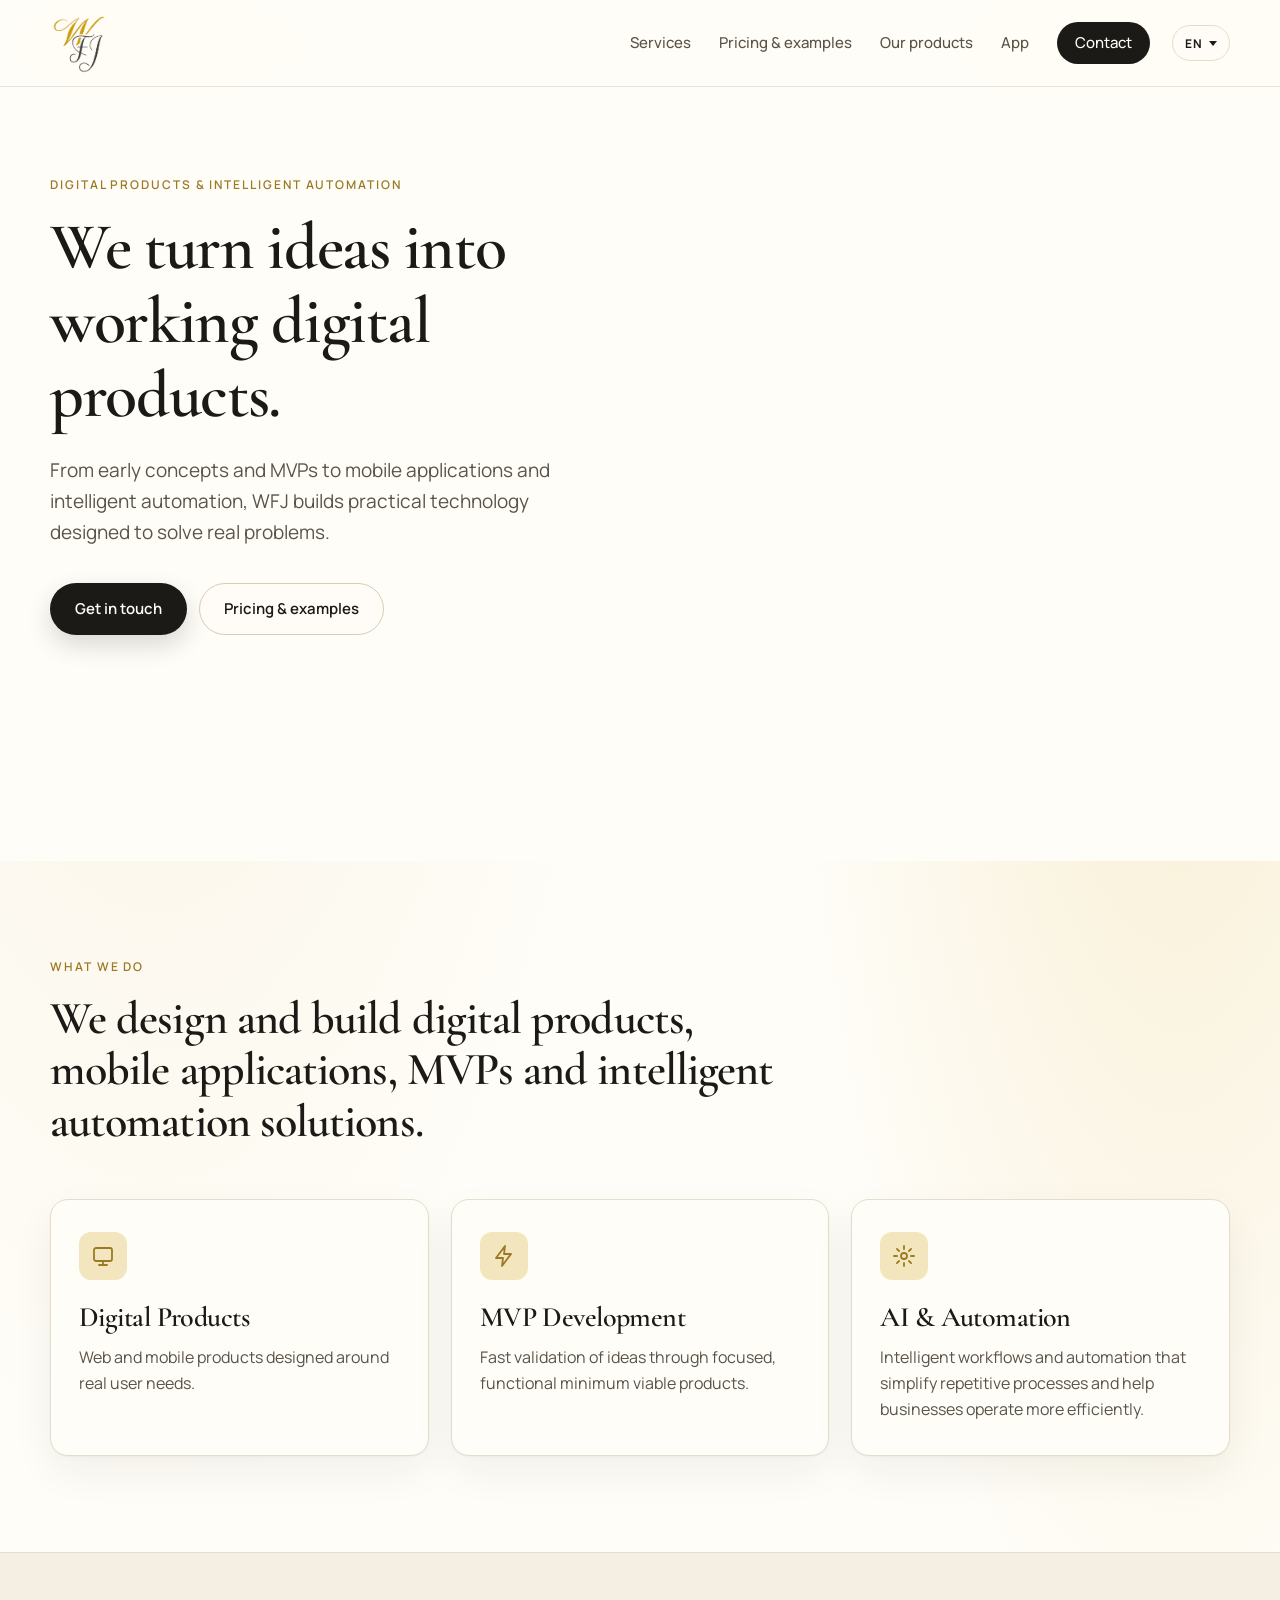
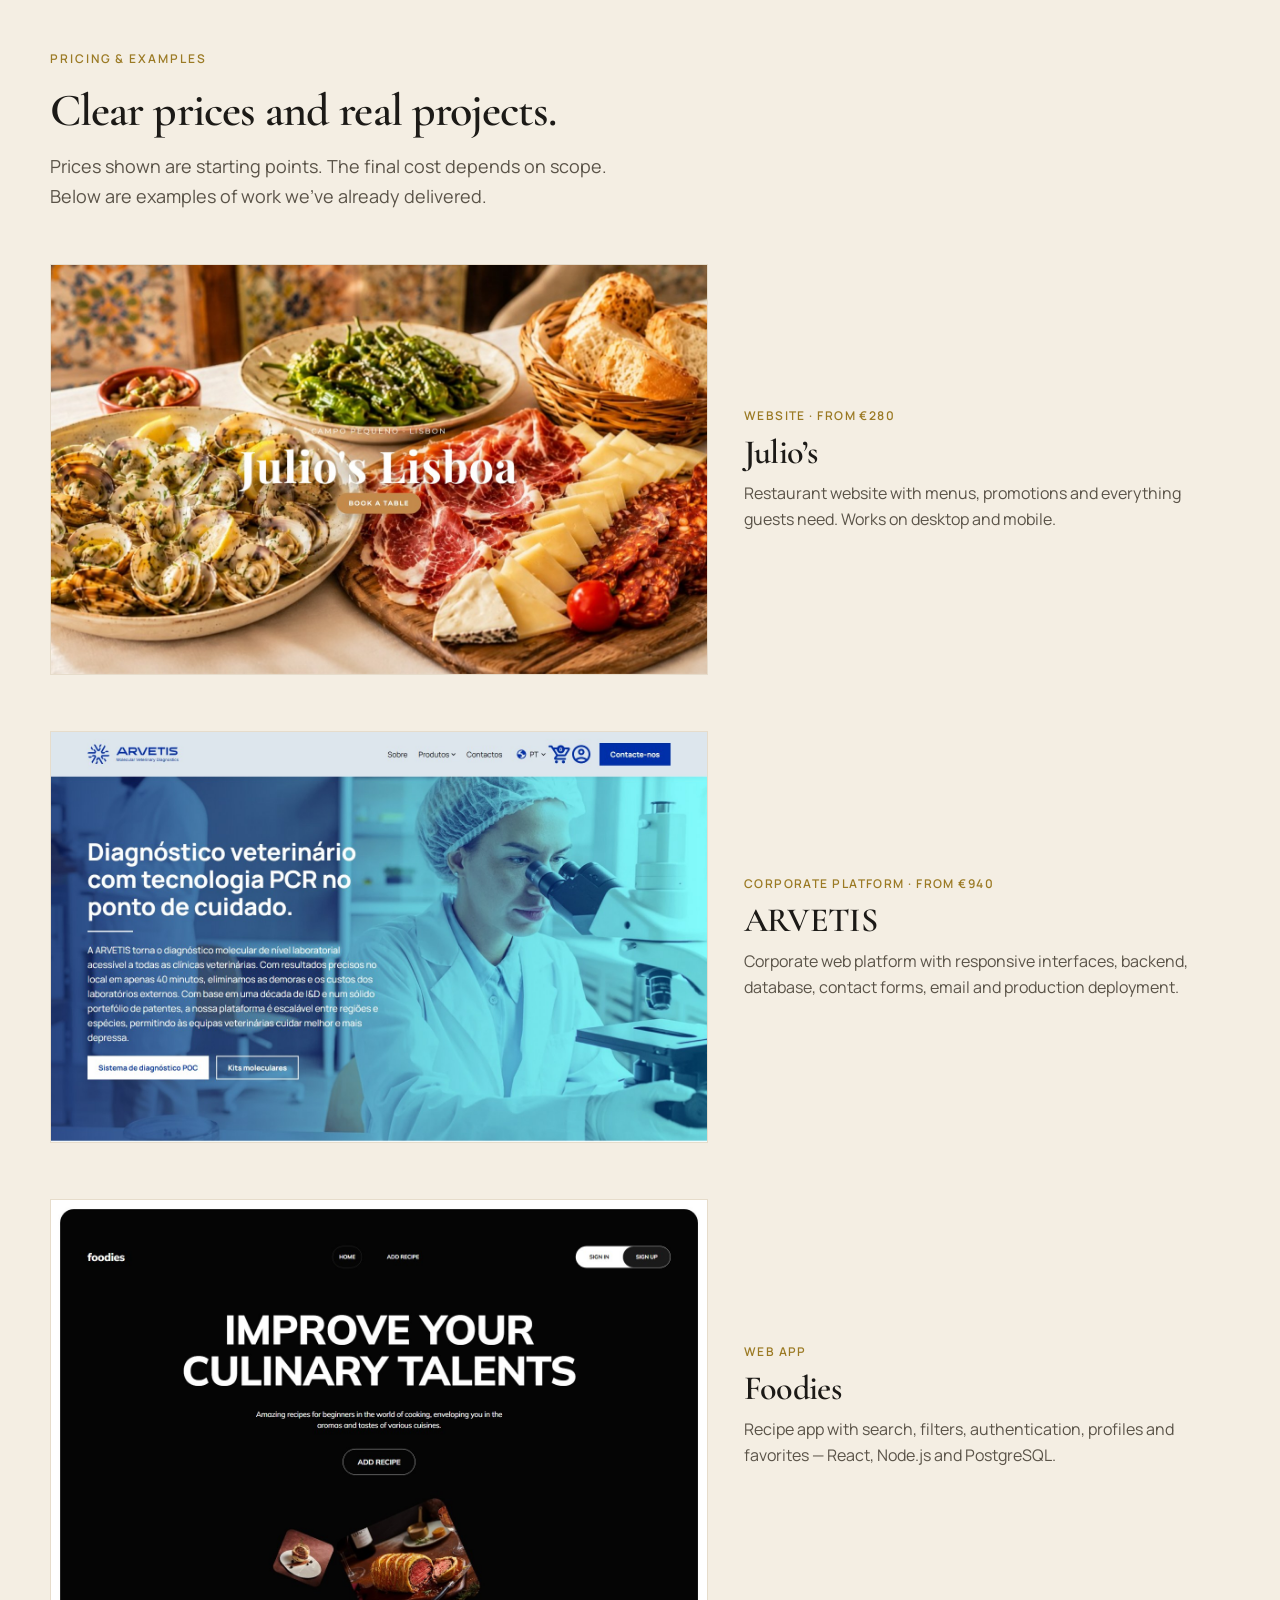
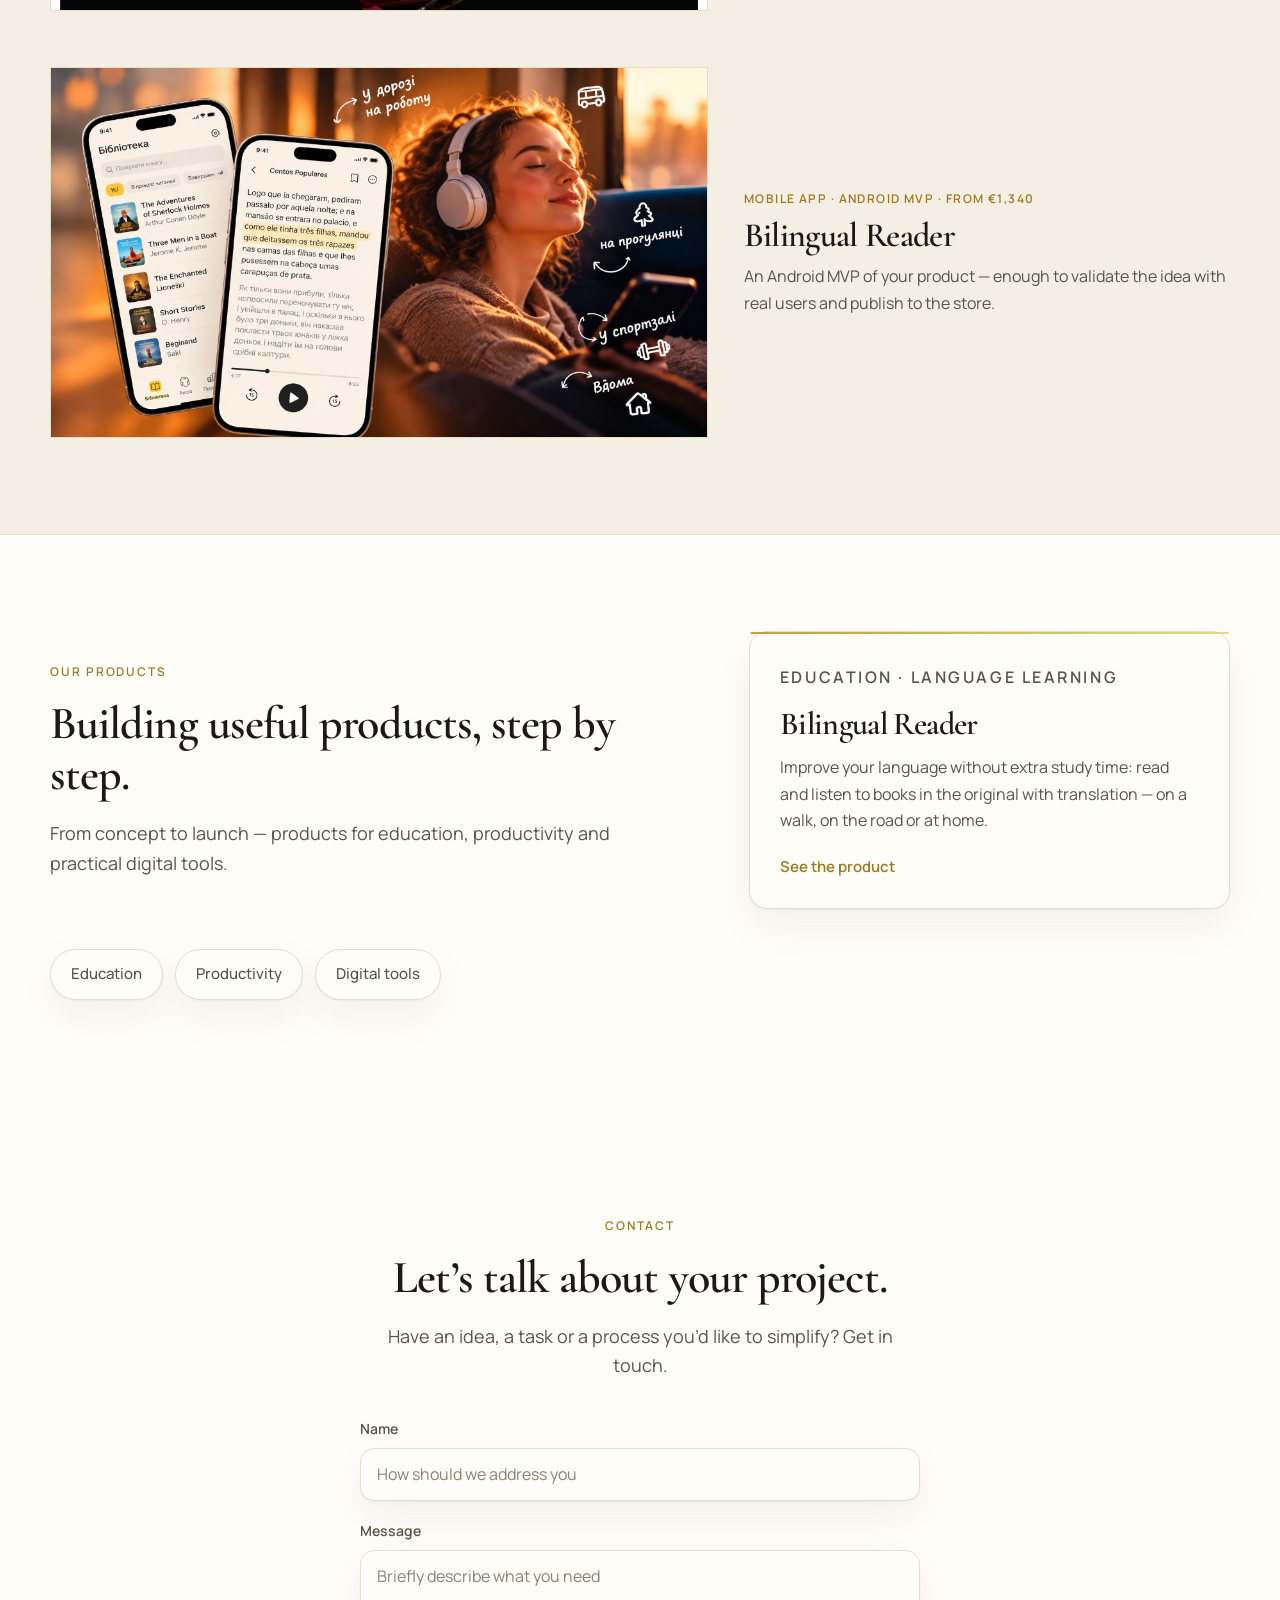
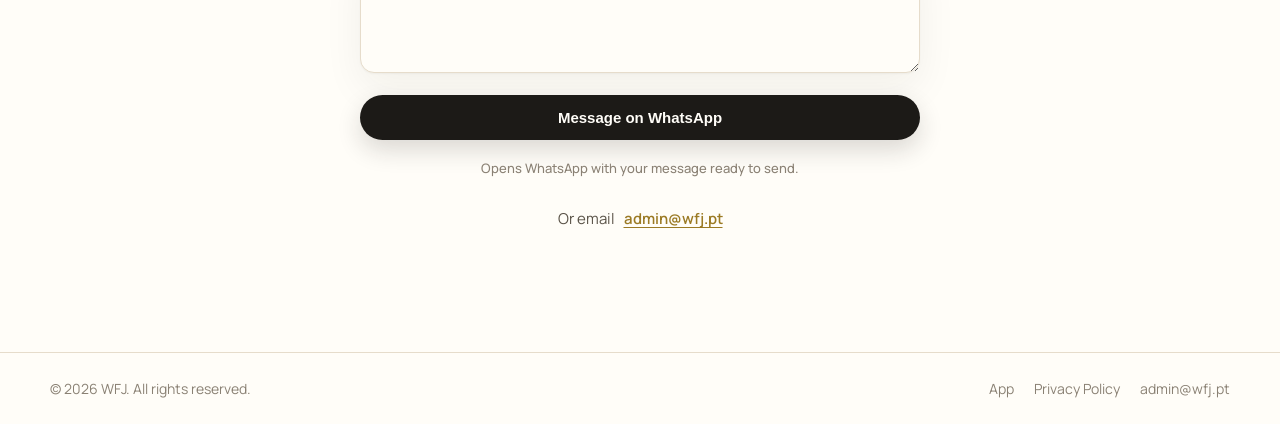
==== commit e2dec769: "Add pricing examples with mobile-first work shots and clearer i18n. Ship clickable project screensho" ====
--- a/index.html
+++ b/index.html
@@ -24,7 +24,7 @@
   <link rel="preconnect" href="https://fonts.googleapis.com">
   <link rel="preconnect" href="https://fonts.gstatic.com" crossorigin>
   <link href="https://fonts.googleapis.com/css2?family=Cormorant+Garamond:wght@500;600;700&family=Manrope:wght@400;500;600;700&display=swap" rel="stylesheet">
-  <link rel="stylesheet" href="styles.css?v=18">
+  <link rel="stylesheet" href="styles.css?v=22">
 </head>
 <body>
 
@@ -37,7 +37,8 @@
       <div class="header-tools">
         <nav class="site-nav" data-i18n-aria="a11y.nav">
           <a href="#services" data-i18n="nav.services">Services</a>
-          <a href="#building" data-i18n="nav.building">What we're building</a>
+          <a href="#work" data-i18n="nav.work">Pricing &amp; examples</a>
+          <a href="#building" data-i18n="nav.building">Our products</a>
           <a href="app.html" class="nav-keep" data-i18n="nav.app">App</a>
           <a href="#contact" class="nav-cta" data-i18n="nav.contact">Contact</a>
         </nav>
@@ -50,6 +51,7 @@
             <button type="button" data-set-lang="en" aria-pressed="true">EN</button>
             <button type="button" data-set-lang="pt" aria-pressed="false">PT</button>
             <button type="button" data-set-lang="uk" aria-pressed="false">UK</button>
+            <button type="button" data-set-lang="ru" aria-pressed="false">RU</button>
           </div>
         </div>
         <button type="button" class="nav-toggle" data-nav-toggle aria-expanded="false" aria-controls="mobile-nav" data-i18n-aria="a11y.menu">
@@ -60,7 +62,8 @@
     <nav id="mobile-nav" class="mobile-nav" data-nav-panel hidden data-i18n-aria="a11y.nav">
       <div class="container mobile-nav-inner">
         <a href="#services" data-i18n="nav.services">Services</a>
-        <a href="#building" data-i18n="nav.building">What we're building</a>
+        <a href="#work" data-i18n="nav.work">Pricing &amp; examples</a>
+        <a href="#building" data-i18n="nav.building">Our products</a>
         <a href="app.html" data-i18n="nav.app">App</a>
         <a href="#contact" data-i18n="nav.contact">Contact</a>
       </div>
@@ -94,7 +97,7 @@
             </p>
             <div class="hero-actions">
               <a href="#contact" class="btn btn-primary" data-i18n="hero.cta">Get in touch</a>
-              <a href="#services" class="btn btn-ghost" data-i18n="hero.secondary">What we do</a>
+              <a href="#work" class="btn btn-ghost" data-i18n="hero.secondary">Pricing &amp; examples</a>
             </div>
           </div>
         </div>
@@ -144,16 +147,85 @@
       </div>
     </section>
 
-    <section id="building" class="section section-alt">
+    <section id="work" class="section section-alt">
+      <div class="container">
+        <div class="section-head">
+          <p class="eyebrow" data-i18n="work.eyebrow">Pricing &amp; examples</p>
+          <h2 data-i18n="work.title">Clear starting points, real projects to look at.</h2>
+          <p class="lead" data-i18n="work.lead">Prices are starting ranges. The final scope depends on your product — these examples show the kind of work we deliver.</p>
+        </div>
+
+        <div class="work-list">
+          <a href="https://julios.pt/" class="work-shot" target="_blank" rel="noopener noreferrer">
+            <picture>
+              <source media="(min-width: 768px)" srcset="assets/work-julios.jpg?v=3" width="1440" height="900">
+              <img src="assets/work-julios-mobile.jpg?v=3" alt="" width="390" height="844" data-i18n-alt="work.juliosAlt" loading="lazy">
+            </picture>
+            <div class="work-shot-copy">
+              <p class="work-shot-meta">
+                <span data-i18n="work.webKicker">Website</span>
+                <span aria-hidden="true"> · </span>
+                <span data-i18n="work.webPrice">From €280</span>
+              </p>
+              <h3 data-i18n="work.juliosName">Julio’s</h3>
+              <p data-i18n="work.juliosText">Restaurant website focused on menus, promotions and customer information, built for desktop and mobile.</p>
+            </div>
+          </a>
+
+          <a href="https://arvetis.pt/" class="work-shot" target="_blank" rel="noopener noreferrer">
+            <picture>
+              <source media="(min-width: 768px)" srcset="assets/work-arvetis.jpg?v=3" width="1440" height="900">
+              <img src="assets/work-arvetis-mobile.jpg?v=3" alt="" width="390" height="844" data-i18n-alt="work.arvetisAlt" loading="lazy">
+            </picture>
+            <div class="work-shot-copy">
+              <p class="work-shot-meta">
+                <span data-i18n="work.corpKicker">Corporate platform</span>
+                <span aria-hidden="true"> · </span>
+                <span data-i18n="work.corpPrice">From €940</span>
+              </p>
+              <h3 data-i18n="work.arvetisName">ARVETIS</h3>
+              <p data-i18n="work.arvetisText">Corporate web platform with responsive interfaces, backend, database, contact forms, email and production deployment.</p>
+            </div>
+          </a>
+
+          <a href="https://lilianalukash.github.io/Foodies/" class="work-shot" target="_blank" rel="noopener noreferrer">
+            <picture>
+              <source media="(min-width: 768px)" srcset="assets/work-foodies.jpg?v=3" width="1440" height="900">
+              <img src="assets/work-foodies-mobile.jpg?v=3" alt="" width="390" height="844" data-i18n-alt="work.foodiesAlt" loading="lazy">
+            </picture>
+            <div class="work-shot-copy">
+              <p class="work-shot-meta" data-i18n="work.foodiesKicker">Full-stack web app</p>
+              <h3 data-i18n="work.foodiesName">Foodies</h3>
+              <p data-i18n="work.foodiesText">Collaborative recipe app with search, filtering, authentication, profiles and favorites — React, Node.js and PostgreSQL.</p>
+            </div>
+          </a>
+
+          <a href="app.html" class="work-shot">
+            <picture>
+              <source media="(min-width: 768px)" srcset="assets/app-hero.jpg" width="1024" height="576">
+              <img src="assets/work-reader-mobile.jpg?v=2" alt="" width="780" height="801" data-i18n-alt="a11y.appHeroAlt" loading="lazy">
+            </picture>
+            <div class="work-shot-copy">
+              <p class="work-shot-meta">
+                <span data-i18n="work.appKicker">Mobile app · Android MVP</span>
+                <span aria-hidden="true"> · </span>
+                <span data-i18n="work.appPrice">From €1,340</span>
+              </p>
+              <h3 data-i18n="work.appExampleName">Bilingual Reader</h3>
+              <p data-i18n="work.appText">An Android MVP of your product — enough to validate the idea with real users and a store-ready build.</p>
+            </div>
+          </a>
+        </div>
+      </div>
+    </section>
+
+    <section id="building" class="section">
       <div class="container">
         <div class="building-inner">
           <div class="building-text">
-            <p class="eyebrow" data-i18n="building.eyebrow">What we're building</p>
-            <h2 data-i18n="building.title">Building useful technology, one product at a time.</h2>
-            <p class="lead" data-i18n="building.lead">
-              We explore ideas in education, productivity and intelligent digital tools —
-              from concept and validation to launch.
-            </p>
+            <p class="eyebrow" data-i18n="building.eyebrow">Our products</p>
+            <h2 data-i18n="building.title">Building useful products, step by step.</h2>
+            <p class="lead" data-i18n="building.lead">From concept to launch — products for education, productivity and practical digital tools.</p>
           </div>
           <a href="app.html" class="product-teaser">
             <p class="eyebrow" data-i18n="building.productKicker">Education · Language learning</p>
@@ -209,8 +281,8 @@
     </div>
   </footer>
 
-  <script src="i18n.js?v=2"></script>
+  <script src="i18n.js?v=10"></script>
   <script src="nav.js?v=2"></script>
-  <script src="contact.js?v=2"></script>
+  <script src="contact.js?v=3"></script>
 </body>
 </html>
--- a/styles.css
+++ b/styles.css
@@ -106,8 +106,8 @@
 .site-header {
   position: sticky;
   top: 0;
-  z-index: 10;
-  background: rgba(255, 253, 248, 0.86);
+  z-index: 100;
+  background: rgba(255, 253, 248, 0.94);
   backdrop-filter: saturate(160%) blur(14px);
   -webkit-backdrop-filter: saturate(160%) blur(14px);
   border-bottom: 1px solid rgba(230, 220, 203, 0.8);
@@ -557,6 +557,63 @@
   font-size: 16px;
 }
 
+/* ---------- Pricing & work ---------- */
+.work-list {
+  display: grid;
+  grid-template-columns: 1fr;
+  gap: 40px;
+}
+
+.work-shot {
+  display: grid;
+  gap: 14px;
+  color: inherit;
+}
+
+.work-shot picture {
+  display: block;
+  width: 100%;
+}
+
+.work-shot img {
+  width: 100%;
+  height: auto;
+  display: block;
+  border: 1px solid var(--line);
+  background: #fffdf8;
+}
+
+.work-shot-copy {
+  max-width: 54ch;
+}
+
+.work-shot-meta {
+  margin: 0 0 8px;
+  font-size: 12px;
+  font-weight: 600;
+  letter-spacing: 0.12em;
+  text-transform: uppercase;
+  color: var(--gold-deep);
+}
+
+.work-shot h3 {
+  font-size: clamp(24px, 6vw, 34px);
+  margin-bottom: 8px;
+}
+
+.work-shot-copy > p:last-child {
+  color: var(--ink-soft);
+  font-size: 16px;
+}
+
+.work-shot:hover img {
+  border-color: #d8c89a;
+}
+
+.work-shot:hover h3 {
+  color: var(--gold-deep);
+}
+
 /* ---------- What we're building ---------- */
 .building-inner {
   display: grid;
@@ -1074,41 +1131,6 @@
   .nav-cta {
     padding: 9px 16px;
     font-size: 14px;
-  }
-
-  .lang-trigger {
-    display: none;
-  }
-
-  .lang-menu {
-    display: inline-flex !important;
-    position: static;
-    top: auto;
-    right: auto;
-    min-width: 0;
-    padding: 0;
-    border-radius: 999px;
-    overflow: hidden;
-    box-shadow: none;
-    gap: 0;
-  }
-
-  .lang-menu button {
-    min-width: 0;
-    min-height: 0;
-    border-radius: 0;
-    padding: 7px 8px;
-    text-align: center;
-  }
-
-  .lang-menu button:hover {
-    background: transparent;
-    color: var(--ink);
-  }
-
-  .lang-menu button[aria-pressed="true"]:hover {
-    background: var(--ink);
-    color: #fffdf8;
   }
 
   .hero-scene {
@@ -1209,6 +1231,16 @@
     gap: 22px;
   }
 
+  .work-list {
+    gap: 48px;
+  }
+
+  .work-shot {
+    grid-template-columns: 1.15fr 0.85fr;
+    gap: 28px;
+    align-items: center;
+  }
+
   .card,
   .step,
   .fact-list li,
@@ -1370,6 +1402,14 @@
     grid-template-columns: repeat(4, 1fr);
   }
 
+  .work-list {
+    gap: 56px;
+  }
+
+  .work-shot {
+    gap: 36px;
+  }
+
   .fact-list,
   .steps {
     grid-template-columns: repeat(3, 1fr);
@@ -1479,9 +1519,10 @@
   }
 }
 
-/* Safety: never allow page-wide horizontal scroll */
+/* Safety: never allow page-wide horizontal scroll.
+   Use clip (not hidden) so position:sticky on the header still works. */
 html,
 body {
-  overflow-x: hidden;
+  overflow-x: clip;
   max-width: 100%;
 }
